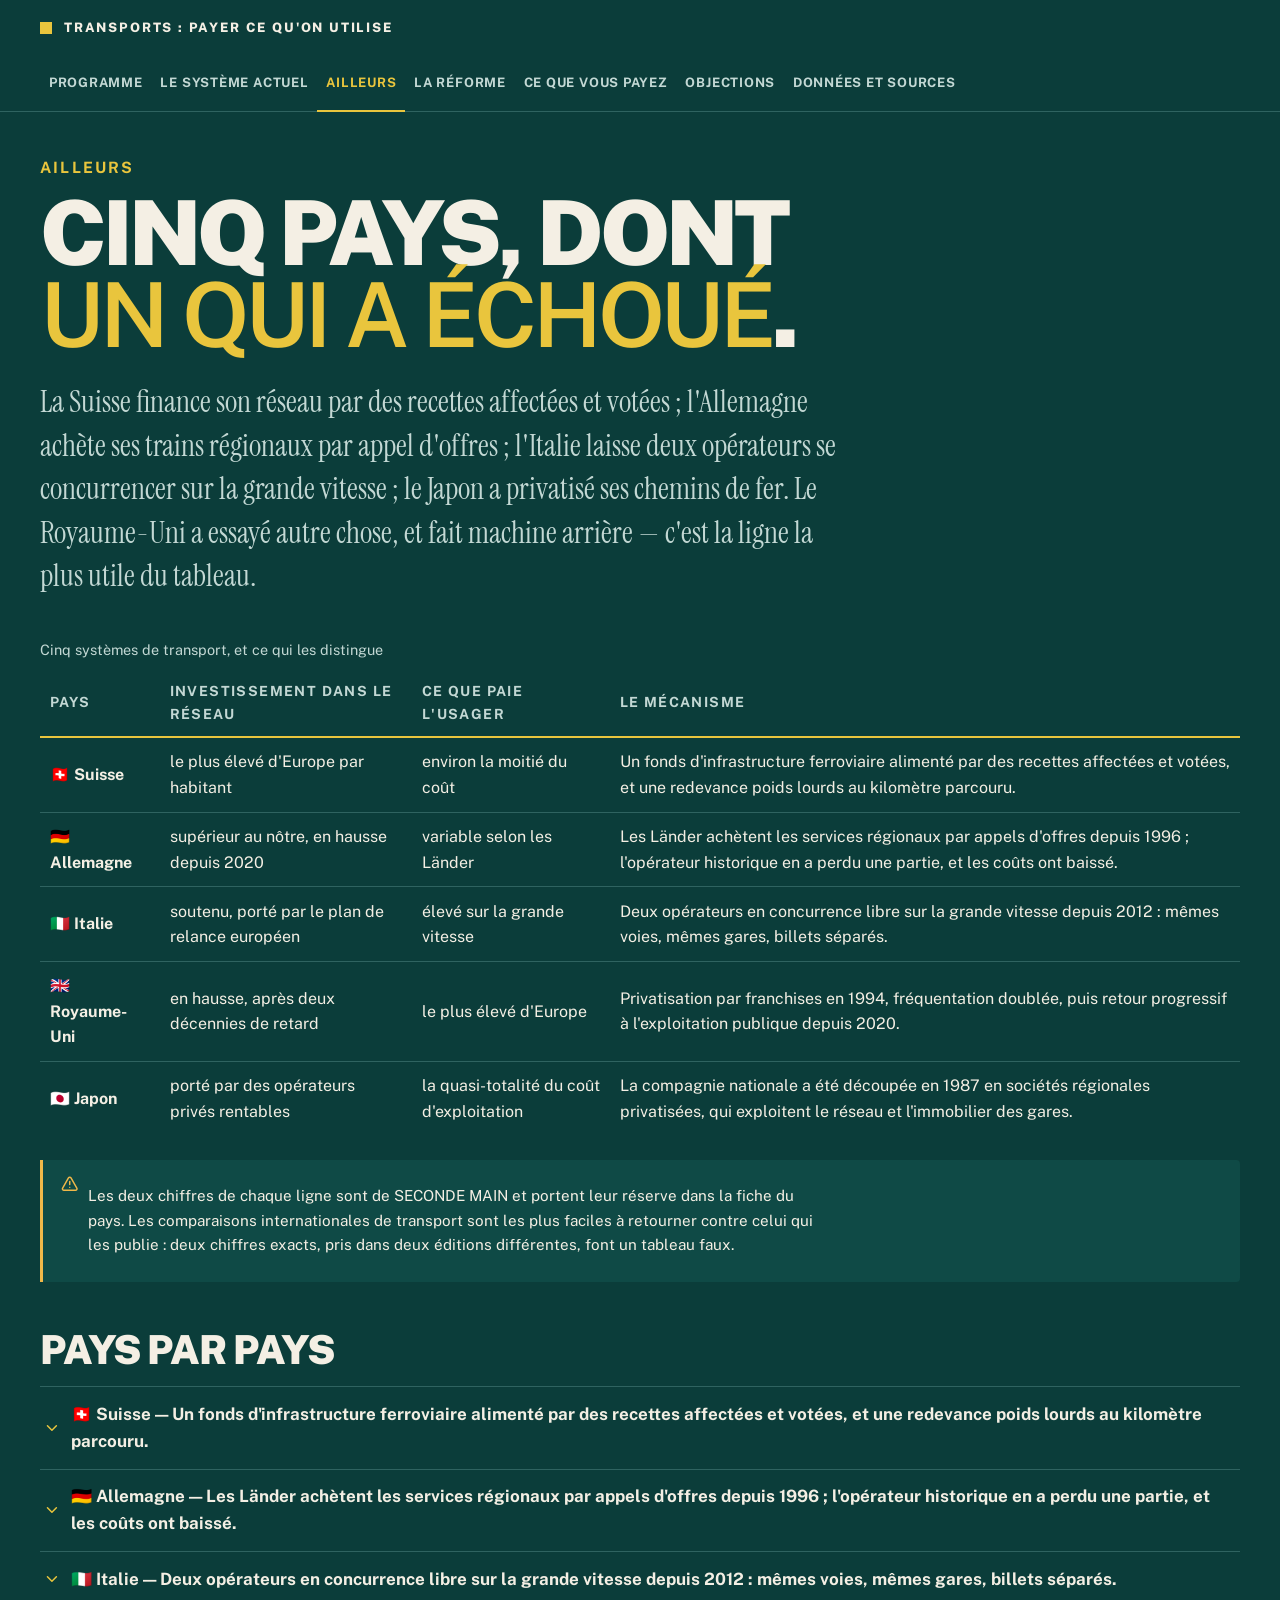
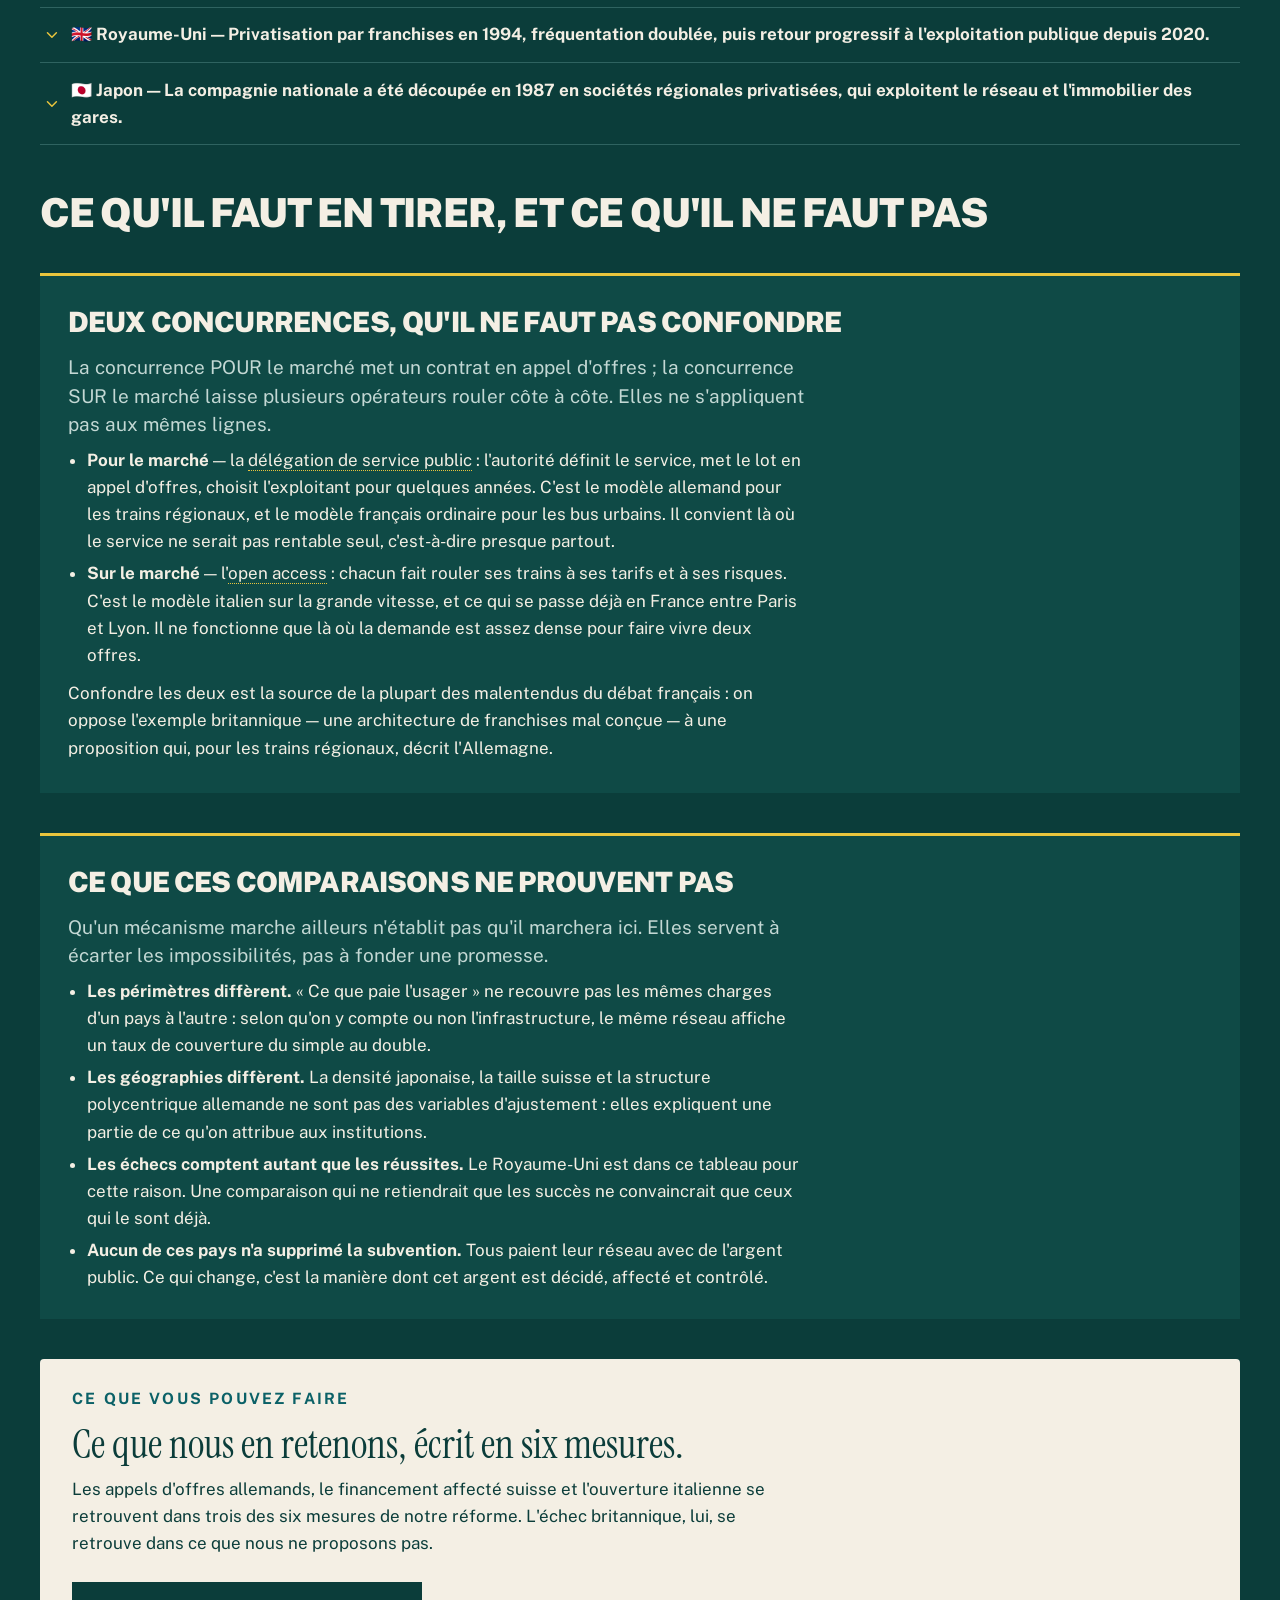
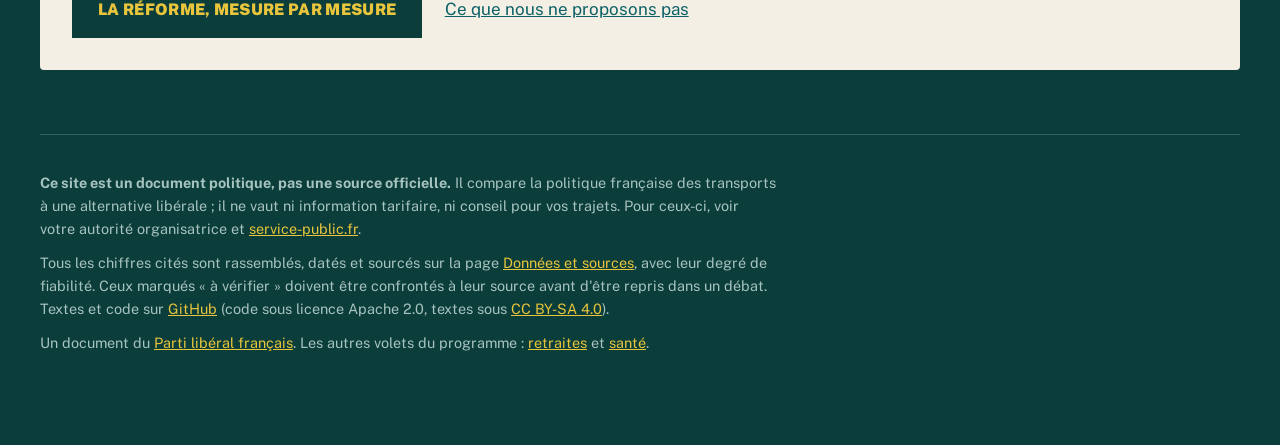
==== comparaisons.html @ 75cfa15b "Le site du volet transports, sept pages engendrées Un site statique qui décrit la politique français" ====
<!doctype html>
<html lang="fr">
<head>
<meta charset="utf-8">
<meta name="viewport" content="width=device-width, initial-scale=1">
<!-- La couleur du bandeau de tête : sur un téléphone, la barre du navigateur
     la reprend, et la page commence où elle commence. -->
<meta name="theme-color" content="#0b3d3a">
<title>Ailleurs : cinq systèmes de transport, dont un qui a échoué</title>
<meta name="description" content="Suisse, Allemagne, Italie, Royaume-Uni, Japon : financement affecté, appels d&#x27;offres régionaux, concurrence sur la grande vitesse, privatisation — et l&#x27;échec britannique des franchises, cité contre notre propre thèse.">
<link rel="icon" href="moteur/icone.svg" type="image/svg+xml">
<link rel="apple-touch-icon" href="moteur/icone.svg">
<link rel="stylesheet" href="moteur/style.css">
<!-- Écrit par scripts/construire_site.py depuis src/transports/. Ne pas
     modifier ici : la prochaine construction effacerait la correction. -->
</head>
<body>
<a class="evitement" href="#contenu">Aller au contenu</a>
<header class="bandeau"><div class="interieur">
  <p class="nom"><a href="index.html"><svg class="icone" viewBox="0 0 24 24" fill="none" stroke="currentColor" stroke-width="2" stroke-linecap="round" stroke-linejoin="round" aria-hidden="true" focusable="false"><path d="M8 3.1V7a4 4 0 0 0 8 0V3.1" /><path d="m9 15-1-1" /><path d="m15 15 1-1" /><path d="M9 19c-2.8 0-5-2.2-5-5v-4a8 8 0 0 1 16 0v4c0 2.8-2.2 5-5 5Z" /><path d="m8 19-2 3" /><path d="m16 19 2 3" /></svg><span>Transports : payer ce qu&#x27;on utilise</span></a></p>
  <nav aria-label="Navigation principale"><span class="groupe"><span class="etiquette">Le programme</span><span class="liens"><a href="index.html">Programme</a></span></span><span class="groupe"><span class="etiquette">Le constat</span><span class="liens"><a href="diagnostic.html">Le système actuel</a><a href="comparaisons.html" aria-current="page">Ailleurs</a></span></span><span class="groupe"><span class="etiquette">L&#x27;alternative</span><span class="liens"><a href="reforme.html">La réforme</a><a href="simulateur.html">Ce que vous payez</a><a href="objections.html">Objections</a></span></span><span class="groupe"><span class="etiquette">La confiance</span><span class="liens"><a href="donnees.html">Données et sources</a></span></span></nav>
</div></header>
<main id="contenu" tabindex="-1">

<div class="affiche"><p class="surtitre">Ailleurs</p><h1>Cinq pays, dont <strong class="cle-texte">un qui a échoué</strong>.</h1><p class="chapeau">La Suisse finance son réseau par des recettes affectées et votées ; l'Allemagne achète ses trains régionaux par appel d'offres ; l'Italie laisse deux opérateurs se concurrencer sur la grande vitesse ; le Japon a privatisé ses chemins de fer. Le Royaume-Uni a essayé autre chose, et fait machine arrière — c'est la ligne la plus utile du tableau.</p></div>

<div class="defilant"><table><caption>Cinq systèmes de transport, et ce qui les distingue</caption><thead><tr><th scope="col">Pays</th><th scope="col" class="texte">Investissement dans le réseau</th><th scope="col" class="texte">Ce que paie l'usager</th><th scope="col" class="long texte">Le mécanisme</th></tr></thead><tbody><tr><th scope="row"><span id="pays-suisse">🇨🇭 Suisse</span></th><td class="texte">le plus élevé d'Europe par habitant</td><td class="texte">environ la moitié du coût</td><td class="long texte">Un fonds d'infrastructure ferroviaire alimenté par des recettes affectées et votées, et une redevance poids lourds au kilomètre parcouru.</td></tr><tr><th scope="row"><span id="pays-allemagne">🇩🇪 Allemagne</span></th><td class="texte">supérieur au nôtre, en hausse depuis 2020</td><td class="texte">variable selon les Länder</td><td class="long texte">Les Länder achètent les services régionaux par appels d'offres depuis 1996 ; l'opérateur historique en a perdu une partie, et les coûts ont baissé.</td></tr><tr><th scope="row"><span id="pays-italie">🇮🇹 Italie</span></th><td class="texte">soutenu, porté par le plan de relance européen</td><td class="texte">élevé sur la grande vitesse</td><td class="long texte">Deux opérateurs en concurrence libre sur la grande vitesse depuis 2012 : mêmes voies, mêmes gares, billets séparés.</td></tr><tr><th scope="row"><span id="pays-royaume-uni">🇬🇧 Royaume-Uni</span></th><td class="texte">en hausse, après deux décennies de retard</td><td class="texte">le plus élevé d'Europe</td><td class="long texte">Privatisation par franchises en 1994, fréquentation doublée, puis retour progressif à l'exploitation publique depuis 2020.</td></tr><tr><th scope="row"><span id="pays-japon">🇯🇵 Japon</span></th><td class="texte">porté par des opérateurs privés rentables</td><td class="texte">la quasi-totalité du coût d'exploitation</td><td class="long texte">La compagnie nationale a été découpée en 1987 en sociétés régionales privatisées, qui exploitent le réseau et l'immobilier des gares.</td></tr></tbody></table></div>

<div class="note avertissement"><svg class="icone" viewBox="0 0 24 24" fill="none" stroke="currentColor" stroke-width="2" stroke-linecap="round" stroke-linejoin="round" role="img"><title>Attention</title><path d="m21.73 18-8-14a2 2 0 0 0-3.48 0l-8 14A2 2 0 0 0 4 21h16a2 2 0 0 0 1.73-3" /><path d="M12 9v4" /><path d="M12 17h.01" /></svg><div><p>Les deux chiffres de chaque ligne sont de SECONDE MAIN et portent leur réserve dans la fiche du pays. Les comparaisons internationales de transport sont les plus faciles à retourner contre celui qui les publie : deux chiffres exacts, pris dans deux éditions différentes, font un tableau faux.</p></div></div>

<h2>Pays par pays</h2>
<details class="section" id="detail-suisse"><summary><svg class="icone" viewBox="0 0 24 24" fill="none" stroke="currentColor" stroke-width="2" stroke-linecap="round" stroke-linejoin="round" aria-hidden="true" focusable="false"><path d="m6 9 6 6 6-6" /></svg><span>🇨🇭 Suisse — Un fonds d&#x27;infrastructure ferroviaire alimenté par des recettes affectées et votées, et une redevance poids lourds au kilomètre parcouru.</span></summary><div class="dedans"><ul class="serree"><li>L'entretien et le développement du réseau sont financés par un fonds permanent, dont les recettes sont inscrites dans la Constitution : une part de TVA, une part des accises sur les carburants, une contribution des cantons et le produit de la redevance poids lourds.</li><li>La redevance sur le trafic des poids lourds liée aux prestations (RPLP) fait payer chaque camion au kilomètre parcouru et selon son poids et ses émissions. Une partie de son produit finance le rail : la route paie le report modal qu'on attend d'elle.</li><li>Chaque extension du réseau passe par un vote, avec son coût et son calendrier. Les projets ne sont pas lancés avant d'être financés.</li></ul><p class="reponse"><strong>Ce qu'on en retient.</strong> Ce n'est pas la dépense qui fait la qualité suisse, c'est la règle de financement : de l'argent affecté, voté, et une route lourde qui paie son usage.</p><div class="note avertissement"><svg class="icone" viewBox="0 0 24 24" fill="none" stroke="currentColor" stroke-width="2" stroke-linecap="round" stroke-linejoin="round" role="img"><title>Attention</title><path d="m21.73 18-8-14a2 2 0 0 0-3.48 0l-8 14A2 2 0 0 0 4 21h16a2 2 0 0 0 1.73-3" /><path d="M12 9v4" /><path d="M12 17h.01" /></svg><div><p><strong>La réserve.</strong> La Suisse est un petit pays dense et riche, dont les recettes affectées relèvent d'un régime constitutionnel sans équivalent en France. Son taux de couverture par l'usager dépend fortement du périmètre retenu.</p><p class="discret">Office fédéral des transports, rapports sur le fonds d'infrastructure ferroviaire (FIF) et la RPLP · 2023 · <span class="etiquette-fiabilite" title="De seconde main : à confronter à la source avant toute citation.">À vérifier</span></p></div></div></div></details><details class="section" id="detail-allemagne"><summary><svg class="icone" viewBox="0 0 24 24" fill="none" stroke="currentColor" stroke-width="2" stroke-linecap="round" stroke-linejoin="round" aria-hidden="true" focusable="false"><path d="m6 9 6 6 6-6" /></svg><span>🇩🇪 Allemagne — Les Länder achètent les services régionaux par appels d&#x27;offres depuis 1996 ; l&#x27;opérateur historique en a perdu une partie, et les coûts ont baissé.</span></summary><div class="dedans"><ul class="serree"><li>L'ouverture porte sur la concurrence POUR le marché : le Land définit le service, les horaires et les tarifs, puis met le lot en appel d'offres. Le voyageur ne choisit pas son opérateur ; c'est l'autorité qui choisit, et elle peut changer.</li><li>Les coûts au train-kilomètre ont reculé sur les lots remis en concurrence, et l'offre a augmenté à budget constant.</li><li>L'opérateur historique reste très présent : il remporte une bonne part des appels d'offres, ce qui est le signe que la concurrence marche, pas qu'elle échoue.</li></ul><p class="reponse"><strong>Ce qu'on en retient.</strong> On peut ouvrir un service public à la concurrence sans changer ce que l'usager reçoit : c'est l'acheteur public qui change, pas le service.</p><div class="note avertissement"><svg class="icone" viewBox="0 0 24 24" fill="none" stroke="currentColor" stroke-width="2" stroke-linecap="round" stroke-linejoin="round" role="img"><title>Attention</title><path d="m21.73 18-8-14a2 2 0 0 0-3.48 0l-8 14A2 2 0 0 0 4 21h16a2 2 0 0 0 1.73-3" /><path d="M12 9v4" /><path d="M12 17h.01" /></svg><div><p><strong>La réserve.</strong> Le réseau allemand souffre d'un sous-investissement d'infrastructure qui a dégradé la ponctualité depuis 2018. L'appel d'offres régional n'y est pour rien, mais il ne l'a pas empêché.</p><p class="discret">Monopolkommission, rapports sectoriels sur le rail ; travaux académiques sur les appels d'offres régionaux · 2023 · <span class="etiquette-fiabilite" title="De seconde main : à confronter à la source avant toute citation.">À vérifier</span></p></div></div></div></details><details class="section" id="detail-italie"><summary><svg class="icone" viewBox="0 0 24 24" fill="none" stroke="currentColor" stroke-width="2" stroke-linecap="round" stroke-linejoin="round" aria-hidden="true" focusable="false"><path d="m6 9 6 6 6-6" /></svg><span>🇮🇹 Italie — Deux opérateurs en concurrence libre sur la grande vitesse depuis 2012 : mêmes voies, mêmes gares, billets séparés.</span></summary><div class="dedans"><ul class="serree"><li>C'est la concurrence SUR le marché, et non pour le marché : deux entreprises font rouler leurs propres trains sur les mêmes axes, chacune à ses tarifs et à ses risques.</li><li>Les prix ont fortement baissé sur l'axe Rome-Milan, la fréquentation a plus que doublé, et l'avion y a perdu la majorité de son trafic intérieur.</li><li>L'opérateur historique n'a pas disparu : il a baissé ses prix, densifié ses horaires et gagné des voyageurs.</li></ul><p class="reponse"><strong>Ce qu'on en retient.</strong> Là où la demande est dense, la concurrence entre trains fait baisser les prix plus sûrement qu'aucun tarif administré.</p><div class="note avertissement"><svg class="icone" viewBox="0 0 24 24" fill="none" stroke="currentColor" stroke-width="2" stroke-linecap="round" stroke-linejoin="round" role="img"><title>Attention</title><path d="m21.73 18-8-14a2 2 0 0 0-3.48 0l-8 14A2 2 0 0 0 4 21h16a2 2 0 0 0 1.73-3" /><path d="M12 9v4" /><path d="M12 17h.01" /></svg><div><p><strong>La réserve.</strong> Ce résultat vaut pour un axe à très forte demande. Rien ne dit qu'il se reproduirait sur une ligne régionale, et personne ne le prétend.</p><p class="discret">Autorità di regolazione dei trasporti ; travaux universitaires sur l'entrée d'Italo · 2023 · <span class="etiquette-fiabilite" title="De seconde main : à confronter à la source avant toute citation.">À vérifier</span></p></div></div></div></details><details class="section" id="detail-royaume-uni"><summary><svg class="icone" viewBox="0 0 24 24" fill="none" stroke="currentColor" stroke-width="2" stroke-linecap="round" stroke-linejoin="round" aria-hidden="true" focusable="false"><path d="m6 9 6 6 6-6" /></svg><span>🇬🇧 Royaume-Uni — Privatisation par franchises en 1994, fréquentation doublée, puis retour progressif à l&#x27;exploitation publique depuis 2020.</span></summary><div class="dedans"><ul class="serree"><li>La fréquentation a doublé entre 1995 et 2019, après un demi-siècle de déclin continu. Ce fait est établi, et il est rarement cité par les adversaires de l'ouverture.</li><li>Les subventions publiques n'ont pas baissé, la structure du secteur était d'une complexité coûteuse, et la fragmentation entre gestionnaire d'infrastructure et exploitants a pesé sur la sécurité avant la renationalisation de Railtrack en 2002.</li><li>Depuis 2020, les franchises ont été remplacées par des contrats de gestion, puis par un retour à l'exploitation publique sous l'enseigne Great British Railways.</li></ul><p class="reponse"><strong>Ce qu'on en retient.</strong> Une mauvaise architecture de marché coûte plus cher qu'un monopole bien tenu. Ce que le Royaume-Uni démontre, c'est qu'on ne privatise pas un réseau sans décider d'abord qui porte le risque.</p><div class="note avertissement"><svg class="icone" viewBox="0 0 24 24" fill="none" stroke="currentColor" stroke-width="2" stroke-linecap="round" stroke-linejoin="round" role="img"><title>Attention</title><path d="m21.73 18-8-14a2 2 0 0 0-3.48 0l-8 14A2 2 0 0 0 4 21h16a2 2 0 0 0 1.73-3" /><path d="M12 9v4" /><path d="M12 17h.01" /></svg><div><p><strong>La réserve.</strong> Le bilan britannique est disputé par les deux camps, et les comparaisons de coût public y sont sensibles au traitement des investissements. Nous le citons contre notre propre thèse, pas pour elle.</p><p class="discret">Office of Rail and Road ; Williams-Shapps Plan for Rail (2021) · 2024 · <span class="etiquette-fiabilite" title="De seconde main : à confronter à la source avant toute citation.">À vérifier</span></p></div></div></div></details><details class="section" id="detail-japon"><summary><svg class="icone" viewBox="0 0 24 24" fill="none" stroke="currentColor" stroke-width="2" stroke-linecap="round" stroke-linejoin="round" aria-hidden="true" focusable="false"><path d="m6 9 6 6 6-6" /></svg><span>🇯🇵 Japon — La compagnie nationale a été découpée en 1987 en sociétés régionales privatisées, qui exploitent le réseau et l&#x27;immobilier des gares.</span></summary><div class="dedans"><ul class="serree"><li>Les sociétés des zones denses — JR East, JR Central, JR West — sont rentables sans subvention d'exploitation, et financent elles-mêmes leur renouvellement.</li><li>Celles des zones peu peuplées ne le sont pas, et vivent de dotations : la privatisation n'a pas rendu rentable ce qui ne l'était pas.</li><li>La dette héritée de l'ancienne compagnie nationale a été reprise par l'État, comme en France trente ans plus tard.</li></ul><p class="reponse"><strong>Ce qu'on en retient.</strong> Un opérateur ferroviaire peut vivre de ses recettes là où la demande est là — et nulle part ailleurs. La densité décide, pas le statut.</p><div class="note avertissement"><svg class="icone" viewBox="0 0 24 24" fill="none" stroke="currentColor" stroke-width="2" stroke-linecap="round" stroke-linejoin="round" role="img"><title>Attention</title><path d="m21.73 18-8-14a2 2 0 0 0-3.48 0l-8 14A2 2 0 0 0 4 21h16a2 2 0 0 0 1.73-3" /><path d="M12 9v4" /><path d="M12 17h.01" /></svg><div><p><strong>La réserve.</strong> La densité urbaine japonaise et le rôle immobilier des opérateurs n'ont aucun équivalent français. C'est la comparaison la plus fragile de ce tableau.</p><p class="discret">Ministère japonais des transports (MLIT) ; rapports annuels des sociétés JR · 2023 · <span class="etiquette-fiabilite" title="De seconde main : à confronter à la source avant toute citation.">À vérifier</span></p></div></div></div></details>

<h2>Ce qu'il faut en tirer, et ce qu'il ne faut pas</h2>
<section class="cle" id="deux-concurrences" tabindex="-1"><h3>Deux concurrences, qu&#x27;il ne faut pas confondre</h3><p class="reponse">La concurrence POUR le marché met un contrat en appel d'offres ; la concurrence SUR le marché laisse plusieurs opérateurs rouler côte à côte. Elles ne s'appliquent pas aux mêmes lignes.</p>
<ul class="serree">
  <li><strong>Pour le marché</strong> — la <span class="mot"><span class="terme" role="button" tabindex="0" aria-expanded="false">délégation de service public</span><span class="bulle" role="note" hidden>La concurrence POUR le marché : l&#x27;autorité définit le service, met le contrat en appel d&#x27;offres, et l&#x27;attribue pour quelques années. L&#x27;usager ne choisit pas l&#x27;opérateur ; l&#x27;autorité choisit à sa place, et peut en changer.</span></span> : l'autorité définit le service,
  met le lot en appel d'offres, choisit l'exploitant pour quelques années.
  C'est le modèle allemand pour les trains régionaux, et le modèle français
  ordinaire pour les bus urbains. Il convient là où le service ne serait pas
  rentable seul, c'est-à-dire presque partout.</li>
  <li><strong>Sur le marché</strong> — l'<span class="mot"><span class="terme" role="button" tabindex="0" aria-expanded="false">open access</span><span class="bulle" role="note" hidden>La concurrence SUR le marché : un opérateur fait rouler ses propres trains, à ses tarifs et à ses risques, sans contrat avec une autorité. C&#x27;est ainsi que Trenitalia et la Renfe sont entrées en France, et Italo en Italie.</span></span> : chacun
  fait rouler ses trains à ses tarifs et à ses risques. C'est le modèle
  italien sur la grande vitesse, et ce qui se passe déjà en France entre Paris
  et Lyon. Il ne fonctionne que là où la demande est assez dense pour faire
  vivre deux offres.</li>
</ul>
<p>Confondre les deux est la source de la plupart des malentendus du débat
français : on oppose l'exemple britannique — une architecture de franchises mal
conçue — à une proposition qui, pour les trains régionaux, décrit l'Allemagne.</p></section>
<section class="cle" id="limites-comparaison" tabindex="-1"><h3>Ce que ces comparaisons ne prouvent pas</h3><p class="reponse">Qu'un mécanisme marche ailleurs n'établit pas qu'il marchera ici. Elles servent à écarter les impossibilités, pas à fonder une promesse.</p>
<ul class="serree">
  <li><strong>Les périmètres diffèrent.</strong> « Ce que paie l'usager » ne
  recouvre pas les mêmes charges d'un pays à l'autre : selon qu'on y compte ou
  non l'infrastructure, le même réseau affiche un taux de couverture du simple
  au double.</li>
  <li><strong>Les géographies diffèrent.</strong> La densité japonaise, la
  taille suisse et la structure polycentrique allemande ne sont pas des
  variables d'ajustement : elles expliquent une partie de ce qu'on attribue
  aux institutions.</li>
  <li><strong>Les échecs comptent autant que les réussites.</strong> Le
  Royaume-Uni est dans ce tableau pour cette raison. Une comparaison qui ne
  retiendrait que les succès ne convaincrait que ceux qui le sont déjà.</li>
  <li><strong>Aucun de ces pays n'a supprimé la subvention.</strong> Tous
  paient leur réseau avec de l'argent public. Ce qui change, c'est la manière
  dont cet argent est décidé, affecté et contrôlé.</li>
</ul></section>

<div class="creme">
<p class="surtitre">Ce que vous pouvez faire</p>
<h2 class="serif" style="margin:0">Ce que nous en retenons, écrit en six mesures.</h2>
<p>Les appels d'offres allemands, le financement affecté suisse et l'ouverture italienne se retrouvent dans trois des six mesures de notre réforme. L'échec britannique, lui, se retrouve dans ce que nous ne proposons pas.</p>
<p class="actions"><a class="bouton" href="reforme.html">La réforme, mesure par mesure</a><a href="index.html#non-propose">Ce que nous ne proposons pas</a></p>
</div>

</main>
<footer>
  <p><strong>Ce site est un document politique, pas une source officielle.</strong>
  Il compare la politique française des transports à une alternative libérale ;
  il ne vaut ni information tarifaire, ni conseil pour vos trajets. Pour ceux-ci,
  voir votre autorité organisatrice et
  <a href="https://www.service-public.fr/">service-public.fr</a>.</p>
  <p>Tous les chiffres cités sont rassemblés, datés et sourcés sur la page
  <a href="donnees.html">Données et sources</a>, avec leur degré de fiabilité.
  Ceux marqués « à vérifier » doivent être confrontés à leur source avant
  d'être repris dans un débat. Textes et code sur
  <a href="https://github.com/g-pliberal/Transports">GitHub</a> (code sous licence Apache 2.0, textes sous
  <a href="https://creativecommons.org/licenses/by-sa/4.0/deed.fr">CC BY-SA 4.0</a>).</p>
  <p class="retour-site">Un document du
  <a href="https://partiliberalfrancais.fr/" target="_top">Parti libéral français</a>. Les autres
  volets du programme : <a href="https://github.com/g-pliberal/retraitecomptenotionelle">retraites</a> et
  <a href="https://github.com/g-pliberal/sante">santé</a>.</p>
</footer>
<script type="module" src="moteur/js/site.js"></script>
</body>
</html>
---- moteur/style.css ----
/* La feuille de style du site « Transports » du Parti libéral français.

   Elle est REPRISE, presque à l'identique, de celle du site
   retraitecomptenotionelle (https://github.com/g-pliberal/retraitecomptenotionelle) :
   les deux sites sont deux volets d'un même programme, et doivent se
   reconnaître au premier coup d'œil — même affiche vert profond, mêmes
   capitales massives, même or pour ce qui compte, même crème pour ce qu'on
   doit lire de près. Ce qui a changé tient en trois lignes : le commentaire
   que vous lisez, les couleurs des systèmes comparés (--actuel et --liberal
   servent ici la France d'aujourd'hui et la proposition), et les quelques
   règles ajoutées en fin de fichier pour les composants propres à ce site.

   Les variables ci-dessous sont le seul point de contact : un hôte qui
   voudrait ajuster une couleur les redéfinit dans une feuille chargée après
   celle-ci, et n'a besoin de connaître ni un sélecteur, ni un fichier. */

/* Les deux polices de l'affiche, servies par le dépôt et non par un tiers.
   Les charger chez Google aurait coûté la seule promesse que cette page fait
   à qui la remplit — « tout se calcule dans votre navigateur, rien n'est
   envoyé » —, puisqu'une requête de police emporte l'adresse IP du lecteur.
   Elles sont donc dans `moteur/polices/`, sous licence OFL, avec les deux
   sous-ensembles dont le français a besoin : `latin` pour l'essentiel,
   `latin-ext` pour les œ, les ÿ et les guillemets qu'il traîne. Voir
   `moteur/polices/README.md`.

   `font-display: swap` : le texte s'affiche tout de suite dans la pile du
   système, et se recompose quand la police arrive. Un titre invisible pendant
   trois secondes sur un réseau lent serait pire que le même titre dans une
   autre police. */
@font-face {
  font-family: "Public Sans"; font-style: normal; font-weight: 100 900;
  font-display: swap; src: url(polices/public-sans-latin.woff2) format("woff2");
  unicode-range: U+0000-00FF, U+0131, U+0152-0153, U+02BB-02BC, U+02C6, U+02DA,
    U+02DC, U+0304, U+0308, U+0329, U+2000-206F, U+20AC, U+2122, U+2191, U+2193,
    U+2212, U+2215, U+FEFF, U+FFFD;
}
@font-face {
  font-family: "Public Sans"; font-style: normal; font-weight: 100 900;
  font-display: swap; src: url(polices/public-sans-latin-ext.woff2) format("woff2");
  unicode-range: U+0100-02BA, U+02BD-02C5, U+02C7-02CC, U+02CE-02D7, U+02DD-02FF,
    U+0304, U+0308, U+0329, U+1D00-1DBF, U+1E00-1E9F, U+1EF2-1EFF, U+2020,
    U+20A0-20AB, U+20AD-20C0, U+2113, U+2C60-2C7F, U+A720-A7FF;
}
@font-face {
  font-family: "Instrument Serif"; font-style: normal; font-weight: 400;
  font-display: swap; src: url(polices/instrument-serif-latin.woff2) format("woff2");
  unicode-range: U+0000-00FF, U+0131, U+0152-0153, U+02BB-02BC, U+02C6, U+02DA,
    U+02DC, U+0304, U+0308, U+0329, U+2000-206F, U+20AC, U+2122, U+2191, U+2193,
    U+2212, U+2215, U+FEFF, U+FFFD;
}
@font-face {
  font-family: "Instrument Serif"; font-style: normal; font-weight: 400;
  font-display: swap; src: url(polices/instrument-serif-latin-ext.woff2) format("woff2");
  unicode-range: U+0100-02BA, U+02BD-02C5, U+02C7-02CC, U+02CE-02D7, U+02DD-02FF,
    U+0304, U+0308, U+0329, U+1D00-1DBF, U+1E00-1E9F, U+1EF2-1EFF, U+2020,
    U+20A0-20AB, U+20AD-20C0, U+2113, U+2C60-2C7F, U+A720-A7FF;
}

:root {
  /* Un seul thème, et c'est voulu. L'affiche EST l'identité : la décliner en
     clair donnerait deux sites qui ne disent pas la même chose, et le vert
     profond n'est pas un habit de nuit qu'on quitte le matin. `color-scheme`
     est donc figé sur `dark`, ce qui donne aussi aux champs, aux menus
     déroulants et aux barres de défilement du navigateur le rendu sombre qui
     va avec — sans quoi un `<select>` s'ouvrirait en blanc au milieu. */
  color-scheme: dark;
  /* Le vert profond de l'affiche, et le ton juste au-dessus qui sert à
     détacher un bloc sans introduire de couleur. */
  --fond: #0b3d3a;
  --fond-carte: #0f4a46;
  --fond-appui: #0f4a46;
  /* Le fond sur lequel un tableau défile : le voile qui cache l'ombre de
     défilement en bout de course doit être de cette couleur-là, et chaque
     carte le redéfinit à la sienne (voir `.defilant`). */
  --fond-defilant: var(--fond);
  /* Le crème porte 12,9:1 sur le fond, et le crème atténué 7,1:1 : au-dessus
     du plancher de 4,5:1 même pour le petit texte, ce que la relecture
     d'accessibilité de septembre 2026 exigeait explicitement. */
  --texte: #f4efe4;
  --texte-doux: #c3d8d4;
  /* Une troisième teinte, pour les légendes et les réserves — 5,4:1, réservée
     aux textes d'au moins 15 px. */
  --texte-tres-doux: #a7c3bf;
  --trait: #2f6360;
  /* Bordure des CHAMPS, distincte du filet décoratif : un contour de champ est
     ce qui dit où l'on peut écrire, et doit donc atteindre 3:1 sur les deux
     fonds qu'il sépare (WCAG 2.1, 1.4.11). Le filet `--trait` plafonne à
     1,76:1 — c'est voulu, il ne porte aucune information —, et cette teinte
     est mesurée : 4,12:1 sur le fond, 3,44:1 sur la carte. Elle sert aussi le
     bord des boutons creux et des onglets de grille, qui sont des composants
     eux aussi. Le premier essai, #4b7d79, tombait à 2,59:1 et 2,16:1 : un
     contour qu'on devine plutôt qu'on ne le voit. */
  --trait-champ: #6fa09c;
  /* L'accent est l'or. Il tient 9,4:1 sur le fond, et porte du vert profond
     lisible sur un bouton plein — c'est le contraste inverse, 9,4:1 lui
     aussi. Il remplace le bleu-vert d'avant la refonte sans changer de nom :
     tout ce qui écrivait `var(--accent)` continue de dire « ce qui compte ». */
  --accent: #e9c53d;
  --accent-doux: #14514c;
  --or: #e9c53d;
  /* Le crème des panneaux qu'on doit lire de près — le formulaire, l'appel au
     simulateur, les cartes à publier. Une affiche entièrement sombre fatigue
     dès qu'il faut remplir six champs ; le crème dit « ici, on travaille ». */
  --creme: #f4efe4;
  --sur-creme: #0b3d3a;
  --sur-creme-doux: #2a4a47;
  --sur-creme-accent: #0b6167;
  --creme-trait: #c9c2b4;
  /* Le bandeau de tête reprend le fond de la page : la rupture est totale, il
     n'y a plus de bande d'une autre couleur en haut. Les noms restent, pour
     les feuilles qui les surchargeaient. */
  --bandeau: #0b3d3a;
  --bandeau-texte: #f4efe4;
  --bandeau-doux: #c3d8d4;
  --bandeau-vif: #e9c53d;
  /* LES QUATRE SYSTÈMES COMPARÉS, et c'est le nombre qui fait leur qualité.
     À six teintes, la séparation sous deutéranopie plafonnait à ΔE 8,6 : aucun
     choix de couleurs n'y changeait rien, six catégories ne se distinguent pas
     toutes pour un œil qui confond le rouge et le vert. À quatre, la contrainte
     se relâche d'un coup, et cette palette tient :

       * ΔE ≥ 18,6 entre toutes les paires en vision normale ;
       * ΔE ≥ 15,5 sous deutéranopie, ≥ 15,2 sous protanopie — au-dessus du
         plancher de 15, donc séparées pour tout le monde, et non plus
         seulement pour ceux qui voient les six couleurs ;
       * 4,8:1 au moins sur le vert profond, chroma ≥ 0,115 (aucune ne lit
         gris), et une bande de clarté étroite pour qu'aucune courbe ne paraisse
         plus importante qu'une autre.

     La couleur n'est pas seule pour autant — les tracés gardent leurs motifs,
     les barres leur intitulé, les écarts leur signe —, mais elle suffit
     désormais, ce qui n'était pas le cas avant.

     La proposition libérale est en or : c'est l'accent de l'affiche, et la
     seule couleur que l'œil trouve en premier. C'est fait pour. */
  --actuel: #76a2ff;
  --retroactif: #57e7fe;
  --retroactif-employeur: #e98b97;
  --liberal: #e9c53d;
  --alerte: #f0b849;
  /* Ce qui manque et ce qui reste, sur le graphique du coût. Opaques, et non
     translucides : deux aplats transparents superposés sur le vert profond
     donnaient un brun qui ne figurait dans aucune légende, et un rouge
     translucide y devenait un gris sale. Peints SOUS les courbes, ils ne
     cachent rien. */
  --manque: #e8807f;
  --reste: #8ac44a;
  /* Palette des graphiques : neuf teintes, assez distinctes pour se suivre
     empilées, assez proches pour ne pas jurer avec l'affiche. Toutes tiennent
     au moins 4,5:1 sur le vert profond. */
  --serie-1: #f4efe4;
  --serie-2: #ff852d;
  --serie-3: #61bee6;
  --serie-4: #fd84b2;
  --serie-5: #5fd3c4;
  --serie-6: #e9c53d;
  --serie-7: #2ebb6b;
  --serie-8: #d9a98c;
  --serie-9: #b7c6c3;
  /* La marge latérale, fluide : 18 px sur un téléphone, 40 px au large. Elle
     est ici parce que huit blocs s'y alignent, et qu'ils doivent s'aligner au
     pixel — le bandeau de tête, l'affiche, le bandeau crème, les engagements. */
  --marge: clamp(1.125rem, 5vw, 2.5rem);
  /* La largeur de l'affiche. Plus large que les 60 rem d'avant : un titre de
     97 px a besoin de place, et les grilles à deux colonnes aussi. Le texte
     courant, lui, reste borné par `.chapeau` et par `p` (voir plus bas) — une
     ligne de 80 rem ne se lit pas. */
  --largeur: 80rem;
}
* { box-sizing: border-box; }
body {
  margin: 0;
  background: var(--fond);
  color: var(--texte);
  font-family: "Public Sans", system-ui, -apple-system, "Segoe UI", Roboto,
    "Helvetica Neue", Arial, sans-serif;
  /* En `rem` et non en pixels : une taille en pixels ignore la préférence de
     taille de police du navigateur, sur laquelle comptent ceux qui l'ont
     agrandie une fois pour toutes. 1,0625rem vaut les 17px d'origine quand la
     préférence n'a pas été touchée. */
  font-size: 1.0625rem;
  line-height: 1.6;
  /* La page ne déborde jamais latéralement, quoi qu'on y mette : une carte de
     1200 px à publier, un tableau de huit colonnes. Ce sont leurs cadres qui
     défilent, pas le document. */
  overflow-x: hidden;
}
main { max-width: var(--largeur); margin: 0 auto; padding: 0 var(--marge); }
/* Lien d'évitement : premier élément parcouru au clavier, invisible tant qu'il
   n'a pas le focus. Sans lui, atteindre le contenu depuis la barre d'adresse
   impose de traverser les huit onglets de l'en-tête à chaque page (WCAG 2.4.1).
   Il n'est pas caché par `display:none`, qui le sortirait de l'ordre de
   tabulation : il est simplement remonté hors de l'écran. */
.evitement {
  position: absolute; left: 0.5rem; top: -4rem; z-index: 30;
  background: var(--or); color: var(--fond);
  border: 1px solid var(--or); border-radius: 0 0 4px 4px;
  padding: 0.5rem 0.9rem; font-size: 0.92rem; font-weight: 700;
  text-decoration: none; transition: top 0.15s;
}
.evitement:focus { top: 0; }
/* `<main>` reçoit le focus au changement de page (voir index.html) : sans quoi
   le clavier repartirait du haut du document à chaque calcul. Il ne porte pas
   de contour pour autant — ce n'est pas un élément interactif, et le cerner
   tout entier n'apprendrait rien. */
main:focus { outline: none; }

/* Le bandeau : une seule rangée, le nom du site à gauche, les onglets à
   droite, le tout sur le même vert que la page et fermé par un simple filet.
   Il est collé en haut parce que la navigation est une barre de neuf onglets :
   sur les pages longues — Coût, Données —, la reperdre au premier défilement
   obligeait à remonter de six écrans pour changer de page. Il ne porte plus
   de lien de retour vers le site du parti : le pied de page l'a, et le
   bandeau n'a pas à dire d'où l'on vient sur chacune des neuf pages. */
header.bandeau {
  border-bottom: 1px solid var(--trait);
  background: var(--fond);
  color: var(--bandeau-texte);
  padding: 0;
  margin-bottom: 0;
  position: sticky; top: 0; z-index: 20;
}
header.bandeau .interieur {
  max-width: var(--largeur); margin: 0 auto; padding: 0 var(--marge);
  display: flex; flex-wrap: wrap; gap: 0 1.5rem;
  align-items: stretch; justify-content: space-between;
}
/* Le nom du site, en capitales serrées, précédé du carré d'or : c'est la
   marque de l'affiche, et elle tient en douze pixels de côté. Le carré est
   décoratif — il est dessiné par le style, pas écrit dans le HTML, et aucune
   synthèse vocale n'a à l'annoncer. Il a la hauteur de la rangée, comme les
   onglets, pour que la rangée n'ait qu'une hauteur : celle de la barre. */
header.bandeau .nom {
  font-size: 0.8125rem; margin: 0; font-weight: 800;
  letter-spacing: 0.14em; text-transform: uppercase; line-height: 1.3;
  display: flex; align-items: center; min-height: 3.5rem; min-width: 0;
}
header.bandeau .nom a {
  color: inherit; text-decoration: none;
  display: inline-flex; align-items: center; gap: 0.75rem;
}
header.bandeau .nom a:hover span { color: var(--or); }
header.bandeau .nom a::before {
  content: ""; flex: none; width: 0.75rem; height: 0.75rem; background: var(--or);
}
/* Le pictogramme du nom a cédé la place au carré : deux marques valent moins
   qu'une. Il reste dans le HTML pour les deux portages, et ne s'affiche pas. */
header.bandeau .nom .icone { display: none; }
/* Dans le cadre que le site parent ouvre sur sa page d'accueil — même
   origine, classe posée par lui sur `<body>` —, sa navigation est juste
   au-dessus, et la ligne de pied qui y renvoie ferait doublon. C'est la seule
   chose que la page sache de son hôte, et elle ne coûte rien s'il cesse de la
   poser. */
body.plf-embedded footer .retour-site { display: none; }
/* Les onglets. Ils ont remplacé les trois groupes étiquetés — « le programme,
   la preuve, la confiance » —, non parce que ces groupes disaient faux, mais
   parce que huit pages sous trois intertitres prenaient deux fois la hauteur
   du bandeau collé, et qu'un bandeau collé qui mange un quart de l'écran ne
   colle plus rien d'utile. L'étiquette de groupe subsiste dans le HTML, pour
   les synthèses vocales, et se lit à l'écran comme une simple pause.
   La marge négative d'un pixel pose le filet des onglets SUR le filet du
   bandeau : l'onglet courant s'y accroche, comme l'onglet d'un classeur. */
header.bandeau nav {
  display: flex; flex-wrap: wrap; gap: 0; margin-bottom: -1px;
  margin-right: -0.55rem;
}
nav .groupe { display: contents; }
/* L'étiquette de groupe : lue par les synthèses vocales, invisible à l'œil.
   `clip-path` plutôt que `display:none`, qui la retirerait aussi de l'arbre
   d'accessibilité — c'est-à-dire de la seule oreille qui l'entend encore. */
nav .etiquette {
  position: absolute; width: 1px; height: 1px; margin: -1px; padding: 0;
  overflow: hidden; clip-path: inset(50%); white-space: nowrap; border: 0;
}
/* `display: contents` ici AUSSI, et pas seulement sur le groupe : sinon
   chaque groupe reste un bloc, et la barre se replie par groupes — sur un
   téléphone, « Programme » occupait une rangée à lui seul, et les huit onglets
   en prenaient trois. Les liens sont les enfants directs du `<nav>`, et se
   replient un par un. */
nav .liens { display: contents; }
/* Un onglet. Toute la hauteur de la barre — 56 px, bien plus que les 44 de la
   cible tactile (WCAG 2.5.8) —, capitales serrées, et un filet sous chacun :
   c'est ce filet qui prend l'or sur l'onglet courant. L'ACTIF NE SE SIGNALE
   PAS QUE PAR LA COULEUR — un fond d'or seul ne se voit ni en niveaux de
   gris, ni pour une vision basse, et ne s'annonce pas ; il porte donc un
   soulignement de 2 px ET `aria-current="page"`. Les règles sont ancrées
   sur `header.bandeau` : le plan d'une page longue est un `<nav>` lui aussi,
   et un `nav a` nu lui donnait la hauteur des onglets. */
header.bandeau nav a {
  color: var(--texte-doux); text-decoration: none;
  font-size: 0.8125rem; font-weight: 700; letter-spacing: 0.06em;
  text-transform: uppercase; white-space: nowrap;
  display: inline-flex; align-items: center; min-height: 3.5rem;
  padding: 0 0.55rem;
  border-bottom: 2px solid transparent;
  transition: color 0.15s, border-color 0.15s;
}
header.bandeau nav a:hover {
  color: var(--bandeau-texte); border-bottom-color: var(--trait-champ);
}
header.bandeau nav a[aria-current="page"] {
  color: var(--or); border-bottom-color: var(--or);
}
/* Sous 78 rem — le nom, les neuf onglets et leur jour font 1 168 px —, la
   rangée unique ne tient plus : le nom prend sa propre rangée, plus basse,
   et les onglets passent dessous, sur toute la largeur. Deux rangées de
   44 px : la barre reste collée sans manger l'écran. */
@media (max-width: 78rem) {
  header.bandeau .nom { flex: 1 1 100%; min-height: 2.75rem; padding-top: 0.25rem; }
  header.bandeau nav { width: 100%; margin-left: -0.55rem; }
  header.bandeau nav a { min-height: 2.75rem; }
}

/* Les titres de l'affiche. Le premier de chaque page est massif, en capitales,
   très serré : c'est lui qu'on retient. Il est fluide — de 36 px sur un
   téléphone à 76 px au large — parce qu'une taille fixe de 76 px coupe
   « Programme » en trois sur 320 points. */
h1, h2, h3, h4 { text-wrap: balance; }
h1 {
  margin: 0;
  font-size: clamp(2.25rem, 5.5vw, 4.75rem); line-height: 0.95;
  font-weight: 900; letter-spacing: -0.04em; text-transform: uppercase;
}
/* L'accueil crie un peu plus fort que les autres pages : c'est la seule qui
   soit lue par quelqu'un qui n'a pas demandé à lire. */
.affiche h1 {
  font-size: clamp(2.5rem, 7vw, 6.0625rem); line-height: 0.92;
  letter-spacing: -0.045em;
}
h2 {
  font-size: clamp(1.75rem, 4vw, 2.5rem); line-height: 1;
  margin: 3rem 0 1rem; font-weight: 900;
  letter-spacing: -0.03em; text-transform: uppercase;
}
h3 { font-size: 1.25rem; margin: 2rem 0 0.5rem; font-weight: 700;
     letter-spacing: -0.01em; }
h4 { letter-spacing: -0.01em; }
/* Le titre en serif : celui d'un encadré, d'une carte crème, d'un bloc qui
   parle plutôt qu'il n'assène. Il coexiste avec les capitales sans les
   concurrencer, parce qu'il ne joue pas dans la même famille. */
.serif {
  font-family: "Instrument Serif", Georgia, "Times New Roman", serif;
  font-weight: 400; text-transform: none; letter-spacing: 0;
  line-height: 1.05;
}
p { margin: 0.7rem 0; max-width: 46rem; }
a { color: var(--accent); }
a:hover { opacity: 0.85; }
/* Le sur-titre d'une page : trois mots en or, en capitales espacées, au-dessus
   du titre. Il dit où l'on est, ce que le titre ne dit plus depuis qu'il est
   une phrase et non un intitulé. */
.surtitre {
  margin: 0 0 1rem; font-size: 0.975rem; font-weight: 700;
  letter-spacing: 0.14em; text-transform: uppercase; color: var(--or);
  line-height: 1;
}
/* Le chapeau : la phrase sous le titre, en serif, plus grande que le texte
   courant. C'est la seule chose que lira celui qui ne lit que deux lignes. */
.chapeau {
  font-family: "Instrument Serif", Georgia, "Times New Roman", serif;
  font-size: clamp(1.1875rem, 2vw, 1.625rem); line-height: 1.45;
  color: var(--texte-doux); max-width: 51rem; margin: 1.5rem 0 0;
}
/* L'affiche elle-même : le bloc de tête d'une page. Sur l'accueil, il tient
   tout le premier écran. */
.affiche { padding: 3rem 0 2.5rem; }
.affiche .chapeau { font-size: clamp(1.25rem, 2.4vw, 1.875rem); }
/* Ce qui, dans une phrase, porte le message. En or ET en demi-gras : l'or seul
   disparaît pour une vision basse ou un daltonisme fort, et l'emphase avec
   lui. Deux signaux valent mieux qu'un, et le gras ne coûte rien à personne. */
.cle-texte, strong.cle-texte { color: var(--or); font-weight: 600; }

.carte {
  background: var(--fond-carte); border: 1px solid var(--trait);
  border-radius: 4px; padding: 1.25rem 1.4rem; margin: 1.5rem 0;
}
.note {
  border-left: 3px solid var(--or); background: var(--fond-carte);
  padding: 0.85rem 1.1rem; margin: 1.5rem 0; font-size: 0.95rem;
  border-radius: 0 4px 4px 0;
}
.note.avertissement {
  border-left-color: var(--alerte);
  display: flex; align-items: flex-start; gap: 0.6rem;
}
/* Le pictogramme garde sa taille quand le texte passe à la ligne, et se pose
   sur la première ligne plutôt qu'au milieu du bloc. */
.note.avertissement > .icone {
  color: var(--alerte); width: 1.15em; height: 1.15em; margin-top: 0.12em;
}
/* Le badge d'un scénario : « proposition » ou « contrefactuel », redit à côté
   de chaque tableau ce que le préambule a dit une fois. Petit, en capitales
   espacées, sans couleur porteuse de sens à elle seule : le mot suffit. */
.badge {
  display: inline-block; font-size: 0.68rem; letter-spacing: 0.06em;
  text-transform: uppercase; font-weight: 700; line-height: 1.4;
  padding: 0.05em 0.45em; border-radius: 3px; vertical-align: 0.15em;
  border: 1px solid var(--trait-champ); color: var(--texte-doux);
  white-space: nowrap;
}
.badge.proposition { color: var(--or); border-color: var(--or); }
/* Le point de vigilance : la réserve que la page fait sur elle-même, sortie de
   la prose et marquée comme un avertissement — c'est un gage de sérieux, pas
   une note de bas de page. */
.note.vigilance { border-left-color: var(--alerte); }
/* Le résumé en langage courant d'une page technique : trois ou quatre phrases
   avant le détail, dans le même encart qu'une note, un peu plus grand. */
.note.resume { font-size: 1rem; }
/* L'entrée de l'accueil : deux lignes qui disent que le site est un
   simulateur, et le bouton qui l'ouvre. */
.note.entree { font-size: 1rem; margin: 1.2rem 0; }
.note.entree p { margin: 0; }
.note.entree .actions { margin-top: 0.7rem; }
.discret { color: var(--texte-tres-doux); font-size: 0.9rem; }
/* -- le panneau crème -------------------------------------------------------

   Tout ce qu'on remplit ou qu'on emporte est posé sur du crème : le
   formulaire, l'appel au simulateur, les cartes à publier. C'est le seul
   endroit du site où le texte est sombre sur clair, et il faut donc y
   redéfinir les couleurs de tout ce qui peut s'y trouver — liens, champs,
   boutons, filets —, sans quoi un lien d'or sur du crème tomberait à 1,7:1. */
.creme {
  background: var(--creme); color: var(--sur-creme);
  border-radius: 4px; padding: clamp(1.25rem, 4vw, 2rem);
  margin: 1.5rem 0;
}
.creme h2, .creme h3, .creme .surtitre { color: inherit; }
.creme .surtitre { color: var(--sur-creme-accent); }
.creme a { color: var(--sur-creme-accent); }
.creme .discret, .creme .aide, .creme .calcul, .creme label {
  color: var(--sur-creme-doux);
}
.creme input, .creme select, .creme textarea {
  color: var(--sur-creme); background: #fff; border: 2px solid var(--sur-creme);
}
.creme :focus-visible { outline-color: var(--sur-creme); }
.creme input:focus, .creme select:focus, .creme textarea:focus {
  outline: 3px solid var(--sur-creme); outline-offset: 2px;
}
.creme button, .creme a.bouton {
  background: var(--sur-creme); color: var(--or); border-color: var(--sur-creme);
}
.creme table th, .creme table td { border-bottom-color: var(--creme-trait); }
.creme thead th { color: var(--sur-creme-doux); }

/* Le bandeau du simulateur, sur l'accueil : le formulaire court, en crème,
   juste sous le titre. C'est la preuve mise à hauteur de la promesse — on la
   voit sans défiler, ce qui était tout le reproche fait à l'ancienne page. */
.simulateur-court .tete {
  display: flex; justify-content: space-between; align-items: baseline;
  gap: 1.5rem; flex-wrap: wrap; margin-bottom: 1.125rem;
}
.simulateur-court .tete h2 {
  margin: 0; font-size: clamp(1.5rem, 3vw, 2.125rem);
}
.simulateur-court .tete .etiquette {
  font-size: 0.75rem; font-weight: 700; letter-spacing: 0.14em;
  text-transform: uppercase; color: var(--sur-creme-accent);
}
/* Les champs et le bouton sur une seule rangée tant qu'ils tiennent. Le bouton
   ne se coupe jamais : c'est la seule chose de la rangée qu'on vient chercher. */
.simulateur-court .grille {
  display: grid;
  grid-template-columns: repeat(auto-fit, minmax(min(10.625rem, 100%), 1fr));
  /* Par le HAUT : alignées par le bas, les cellules calaient chaque champ sur
     la ligne de rappel qui le suit, et le menu du statut, qui n'en a pas,
     tombait trente points sous les dates. Chaque champ porte maintenant une
     ligne d'aide, si bien que les étiquettes ont la même hauteur et que les
     champs partent de la même ligne. Le bouton, lui, se centre. */
  gap: 1rem; align-items: start;
}
.simulateur-court .grille button { white-space: nowrap; }

/* -- les engagements --------------------------------------------------------

   Les quatre chiffres du programme, en section à part : fond d'un ton
   au-dessus, filet d'or en tête, numérotés 01 à 04. La numérotation les fait
   lire comme une liste d'engagements et non comme quatre statistiques
   orphelines, ce qu'elles étaient tant qu'elles n'avaient ni titre ni rang.

   DEUX PAR LIGNE, ET JAMAIS TROIS. Deux colonnes fixes : trois ne peuvent
   pas tenir, quelle que soit la largeur de l'écran. C'est une correction
   demandée deux fois — à trois colonnes, la quatrième carte tombait seule sur
   sa ligne, et « on avait le cul entre deux chaises ». Le passage à une
   colonne se fait sous 48 rem, dans la même requête que le retrait et le
   filet des cartes paires : la grille se repliait d'elle-même par `auto-fit`
   dès 40 rem, quand le filet, lui, n'était retiré qu'à 34 rem — entre les
   deux, une carte sur deux restait en retrait de 24 points. */
.engagements {
  margin: 4rem 0 0; background: var(--fond-carte);
  border-top: 4px solid var(--or);
}
.engagements .grille {
  display: grid;
  grid-template-columns: 1fr 1fr;
  gap: 0; padding: 0.5rem clamp(1.25rem, 4vw, 2rem) 2.25rem;
  /* Le filet de séparation est porté par les cartes, et non par le fond du
     conteneur : un fond qui sert de trait laisse un rectangle vert vide dès
     qu'une rangée est incomplète, et c'est exactement ce qu'on a vu. Ce qui
     dépasse au bord est coupé. */
  overflow: hidden;
}
.engagements .engagement {
  padding: 1.75rem 1.5rem 0 0; display: grid; gap: 1rem; align-content: start;
}
/* La deuxième colonne porte son filet à GAUCHE : à droite, il pendrait dans le
   vide au bord du bloc. */
.engagements .engagement:nth-child(even) {
  padding: 1.75rem 1.5rem 0; box-shadow: -1px 0 0 var(--trait);
}
.engagements .rang {
  font-size: 0.9375rem; font-weight: 700; letter-spacing: 0.16em;
  color: var(--texte-doux); line-height: 1;
}
/* Le chiffre. Fluide, et sans `nowrap` : « 1 compte » ne doit pas pouvoir
   franchir sa colonne, et un chiffre coupé vaut mieux qu'une page qui déborde. */
.engagements .chiffre {
  font-size: clamp(2.375rem, 8vw, 3.75rem); line-height: 0.9;
  font-weight: 900; letter-spacing: -0.05em; color: var(--or);
}
/* La promesse, en serif, en crème plein contraste, séparée par un filet. C'est
   elle qui porte le message, et c'est elle qui se perdait quand les cartes
   n'avaient que deux niveaux. */
.engagements .promesse {
  font-family: "Instrument Serif", Georgia, "Times New Roman", serif;
  font-size: 1.5625rem; line-height: 1.25; color: var(--texte);
  border-top: 1px solid var(--trait); padding-top: 1rem;
}
/* Le détail technique : 18 px et non 15, et une teinte éclaircie. « C'est
   illisible pour certaines personnes » — le petit texte du programme est
   précisément celui qu'on lit en plein jour sur un téléphone. */
.engagements .detail {
  font-size: 1.125rem; line-height: 1.6; color: var(--texte-doux);
}

/* -- les trois gestes -------------------------------------------------------

   Comment le calcul marche, en trois lignes numérotées. Le chiffre est énorme
   et l'interligne serré : à taille de texte courant, les trois gestes se
   lisaient comme une note de bas de page à côté du tableau qui leur fait
   face, alors qu'ils pèsent autant. */
ol.gestes {
  margin: 0; padding: 0; list-style: none; display: grid; gap: 0;
  font-size: 1.5rem; line-height: 1.45; color: var(--texte-doux);
  border-top: 1px solid var(--trait);
}
ol.gestes > li {
  display: grid; grid-template-columns: 4rem 1fr; gap: 1.125rem;
  padding: 0.8rem 0; border-bottom: 1px solid var(--trait);
  align-items: baseline;
}
ol.gestes > li > .rang {
  font-size: 3.125rem; line-height: 0.85; font-weight: 900;
  letter-spacing: -0.05em; color: var(--or);
}
ol.gestes > li strong { color: var(--texte); font-weight: 700; }

/* L'encadré d'or : un bloc qui se détache sans changer de fond. Il porte ce
   qui mérite d'être lu à part — le tableau du plancher, un repère, une mise en
   garde argumentée. */
.encadre {
  border: 2px solid var(--or); padding: clamp(1.25rem, 4vw, 2rem);
  margin: 1.5rem 0;
}
.encadre > :first-child { margin-top: 0; }
.encadre > :last-child { margin-bottom: 0; }
/* Deux colonnes de même poids, qui se mettent l'une sous l'autre quand la
   place manque. C'est la mise en page de l'accueil sous les engagements, et
   celle de la Trajectoire sous son graphique. */
.paire {
  display: grid;
  grid-template-columns: repeat(auto-fit, minmax(min(23.75rem, 100%), 1fr));
  gap: clamp(1.75rem, 4vw, 3rem); margin: 3.5rem 0; align-items: start;
}

form .grille {
  display: grid;
  grid-template-columns: repeat(auto-fit, minmax(min(15rem, 100%), 1fr));
  gap: 1rem 1.5rem;
}
/* Les aides de saisie n'ont pas toutes la même longueur, et une date porte
   sous elle une ligne de rappel (« soit 21 ans ») que les autres champs n'ont
   pas. Chaque cellule devenait une colonne dont le libellé absorbait la
   hauteur en trop : les champs se calaient par le BAS, et une date, qui garde
   sa ligne de rappel sous elle, remontait d'autant au-dessus de ses voisins.

   Chaque cellule est donc une SOUS-GRILLE de trois rangées — libellé,
   contrôle, rappel — partagées par toute la rangée : les libellés ont la
   même hauteur, les contrôles partent tous de la même ligne, et le rappel
   d'une date ne pousse plus rien. La sous-grille ne reprend pas l'écart de
   rangée de la grille : il n'en faut aucun entre un libellé et son champ. */
form .grille > div { display: grid; grid-template-rows: subgrid; grid-row: span 3; row-gap: 0; }
@supports not (grid-template-rows: subgrid) {
  form .grille > div { display: flex; flex-direction: column; }
  form .grille > div > label { flex: 1 0 auto; }
}
/* `hidden` seul ne masque rien ici : `display: grid` ci-dessus l'emporte sur
   la feuille du navigateur. La règle est écrite pour le champ de revenu d'une
   période sans emploi, que la page retire dès que le motif est choisi. */
form .grille > div[hidden] { display: none; }
/* Le bouton du formulaire court occupe les mêmes trois rangées, et se pose
   sur celle des contrôles : ni au niveau des libellés, ni centré au jugé. */
form .grille > .action { display: grid; grid-template-rows: subgrid; grid-row: span 3; }
form .grille > .action > button { grid-row: 2; }
/* Le libellé d'un champ : 15 px, casse normale, demi-gras. PAS de capitales
   espacées à 12 px, si joli que ce fût : les capitales et le corps réduit sont
   deux handicaps qui se cumulent, notamment pour les dyslexiques. */
label {
  display: block; font-size: 0.9375rem; font-weight: 600; line-height: 1.2;
  color: var(--texte); margin-bottom: 0.4rem;
}
/* Pas d'`opacity` ici : elle ferait tomber l'aide sous le plancher de 4,5:1
   des textes courants (WCAG 1.4.3). La couleur pleine et la taille suffisent à
   la distinguer du libellé. */
label .aide {
  display: block; font-size: 0.875rem; font-weight: 400;
  color: var(--texte-doux);
}
/* Ce qu'une date saisie vaut en âge, sous le champ qui la porte : « soit
   64 ans et 7 mois ». Le calendrier a remplacé les champs d'âge ; cette ligne
   rend l'âge qu'ils disaient, et la page le recalcule à chaque frappe. */
.calcul {
  display: block; font-size: 0.875rem; color: var(--texte-doux);
  margin-top: 0.3rem;
}
input, select, textarea {
  width: 100%; padding: 0.7rem 0.75rem; font: inherit; font-size: 1rem;
  color: var(--texte); background: var(--fond); border: 2px solid var(--trait-champ);
  border-radius: 0;
}
/* Tous les contrôles d'une rangée à la même hauteur : un champ de date
   faisait 54 points, un menu déroulant 47, un nombre 52, et leurs bords
   supérieurs ne se rejoignaient pas. */
input:not([type="checkbox"]):not([type="radio"]):not([type="range"]), select {
  min-height: 3.375rem;
}
/* Le relevé de carrière se lit en colonnes : une police à chasse fixe aligne
   les années les unes sous les autres, et une faute de frappe s'y voit. Le
   redimensionnement reste vertical — l'élargir déborderait de la carte. */
textarea {
  font-family: ui-monospace, SFMono-Regular, Menlo, monospace;
  font-size: 0.88rem; line-height: 1.45; resize: vertical;
}
/* Un seul indicateur de focus pour tout ce qui se parcourt au clavier — champs,
   liens, onglets, boutons, dépliants, tableaux défilants. Il manquait tout
   entier avant la refonte, et c'était le défaut d'accessibilité le plus
   pénalisant du site : au clavier, on ne savait pas où l'on était. Trois
   pixels d'or, décalés de trois, sur fond sombre ; du vert profond dans les
   panneaux crème, où l'or se perdrait. */
:focus-visible {
  outline: 3px solid var(--or); outline-offset: 3px; border-radius: 0;
}
input:focus, select:focus, textarea:focus {
  outline: 3px solid var(--or); outline-offset: 2px;
}
/* Le bouton de l'affiche : or plein, vert profond dessus, capitales, carré.
   Rien d'arrondi — une affiche n'arrondit pas ses angles. */
button {
  font: inherit; font-size: 1rem; font-weight: 900;
  letter-spacing: 0.02em; text-transform: uppercase;
  padding: 1rem 1.5rem; min-height: 3rem; cursor: pointer;
  color: var(--fond); background: var(--or);
  border: 2px solid var(--or); border-radius: 0;
}
button:hover { opacity: 0.88; }
.actions { display: flex; flex-wrap: wrap; gap: 0.75rem 1.4rem; align-items: center;
           margin: 1.5rem 0 0; }
/* Un lien qui a le poids d'un bouton : il ouvre le simulateur, c'est-à-dire
   la seule chose que la page Coût invite à faire. Il reste un lien — il mène à
   une autre adresse, se copie et s'ouvre dans un onglet —, seul son habit
   change. */
a.bouton {
  display: inline-flex; align-items: center; min-height: 3rem;
  text-decoration: none;
  color: var(--fond); background: var(--or);
  border: 2px solid var(--or); border-radius: 0;
  padding: 0.85rem 1.5rem; font-size: 1rem; font-weight: 900;
  letter-spacing: 0.02em; text-transform: uppercase;
}
a.bouton:hover { opacity: 0.88; }
p.discret > a:only-child, p.actions > a:not(.bouton) {
  display: inline-flex; align-items: center; min-height: 1.5rem;
}
/* Le bouton secondaire : même taille, même cible tactile, mais creux. Il porte
   ce qu'on peut faire, et non ce qu'on est venu faire. */
button.second, a.bouton.second {
  background: transparent; color: var(--texte); border-color: var(--trait-champ);
  font-weight: 700; text-transform: none; letter-spacing: 0;
}
button.second:hover, a.bouton.second:hover { border-color: var(--or); opacity: 1; }
/* Les métiers de la carrière : une boîte par métier, la dernière en pointillé
   parce qu'elle n'en décrit encore aucun — c'est celle qui sert à en ajouter. */
.metiers { display: grid; gap: 0.9rem; margin: 0.9rem 0 0; }
.metier {
  border: 1px solid var(--creme-trait); border-radius: 4px; padding: 0.9rem 1rem;
  /* `<fieldset>` porte des marges et un padding propres à chaque navigateur. */
  margin: 0; min-width: 0;
}
.metier.facultatif { border-style: dashed; }
/* Le rang du métier est la LÉGENDE du groupe : « Revenu brut mensuel » est le
   même libellé dans les deux blocs, et seule cette légende dit lequel on
   remplit — à l'œil comme à l'oreille (WCAG 3.3.2). */
.metier > .rang {
  margin: 0; padding: 0 0.35rem; font-size: 0.78rem; letter-spacing: 0.05em;
  text-transform: uppercase; color: var(--texte-doux); font-weight: 700;
}
/* La légende écrivait la couleur du texte doux SUR CRÈME, alors que le
   formulaire long est sur carte sombre : « PREMIER MÉTIER » y était du vert
   foncé sur vert foncé, et ne se lisait qu'à l'impression. */
.creme .metier > .rang { color: var(--sur-creme-doux); }
/* Les pictogrammes. Un seul jeu — Lucide, grille de 24, trait de 2 —, une
   seule règle : ils prennent la taille et la couleur du texte qui les porte. */
.icone {
  width: 1.05em; height: 1.05em; flex: none; vertical-align: -0.16em;
}
details { margin-top: 1.25rem; }
/* Le résumé d'un dépliant porte SON chevron, et non celui du navigateur : le
   marqueur natif n'a ni la même forme ni la même taille d'un moteur à l'autre,
   et ne suit aucune de nos grilles. Il est donc masqué partout, une fois. */
summary {
  cursor: pointer; color: var(--texte-doux); font-size: 0.95rem;
  display: flex; align-items: center; gap: 0.45rem; list-style: none;
  min-height: 2.75rem;
}
summary::-webkit-details-marker { display: none; }
summary::marker { content: ""; }
summary > .icone { color: var(--or); transition: transform 0.15s; }
details[open] > summary > .icone { transform: rotate(180deg); }
summary:hover { color: var(--texte); }
details > .grille { margin-top: 1rem; }
/* Une section repliée. Son titre a le poids d'un intertitre, parce qu'il en
   tient lieu : c'est lui qu'on parcourt pour savoir ce que la page contient
   encore. Les sections se suivent sans espace entre elles, séparées par un
   filet, pour qu'une pile de dix se lise comme un sommaire. */
details.section { margin: 0; border-top: 1px solid var(--trait); }
details.section:last-of-type { border-bottom: 1px solid var(--trait); }
details.section > summary {
  color: var(--texte); font-size: 1.0625rem; font-weight: 700;
  padding: 0.85rem 0.2rem; gap: 0.6rem;
}
details.section > summary:hover { color: var(--or); }
details.section > .dedans { padding: 0 0 1.2rem 1.65rem; }
details.section > .dedans > :first-child { margin-top: 0; }
details.section > .dedans > h4 {
  font-size: 1rem; font-weight: 700; margin: 1.5rem 0 0.4rem;
}
/* Un tableau plus large que l'écran défile horizontalement. La zone qui défile
   doit pouvoir recevoir le focus, sinon elle est inatteignable au clavier chez
   les moteurs qui ne rendent pas focusables les boîtes défilantes (WCAG 2.1.1)
   : le HTML lui donne `tabindex="0"`, et le style rend ce focus visible.
   L'inertie tactile est celle d'iOS, sans laquelle le défilement y est sec. */
.defilant {
  overflow-x: auto; -webkit-overflow-scrolling: touch;
  /* Conteneur de requête : la légende du tableau se dimensionne en `cqw`
     sur la zone visible, et non sur le tableau qui la déborde. */
  container-type: inline-size;
}
/* Et il le DIT. Rien n'indiquait qu'il restait des colonnes à droite : une
   ombre portée au bord droit apparaît tant qu'il y a quelque chose à atteindre,
   et disparaît en bout de course. `scroll-timeline` n'étant pas encore
   partout, l'ombre est peinte en fond attaché — la technique de Roman Komarov,
   qui ne demande pas une ligne de script. */
.defilant {
  background:
    linear-gradient(to right, var(--fond-defilant) 30%, transparent) left center,
    linear-gradient(to left, var(--fond-defilant) 30%, transparent) right center,
    radial-gradient(farthest-side at 0 50%, rgba(0, 0, 0, 0.4), transparent) left center,
    radial-gradient(farthest-side at 100% 50%, rgba(0, 0, 0, 0.4), transparent) right center;
  background-repeat: no-repeat;
  background-size: 2.5rem 100%, 2.5rem 100%, 0.9rem 100%, 0.9rem 100%;
  background-attachment: local, local, scroll, scroll;
}
/* Le voile prend la couleur de ce qui porte le tableau. Peint dans le vert de
   la page, il faisait sur chaque carte une bande d'un ton plus sombre au bord
   droit, même quand rien ne défilait. */
.carte, .note, .plan, .erreur, .cadre-carte, .engagements, section.cle {
  --fond-defilant: var(--fond-carte);
}
.creme { --fond-defilant: var(--creme); }
table { border-collapse: collapse; width: 100%; font-size: 1rem; }
/* Le titre du tableau, énoncé par les synthèses vocales avant son contenu et
   lu à l'écran comme l'intitulé de la grille. */
caption {
  caption-side: top; text-align: left; font-size: 0.9rem;
  color: var(--texte-doux); padding: 0 0 0.5rem;
}
/* Une `<caption>` est large comme son tableau : quand il déborde de l'écran,
   elle est coupée avec lui (« Ce que le plancher individualisé change, p »).
   Elle porte donc un `<span>` collant, large comme la zone visible — `cqw`
   se mesure sur `.defilant` —, qui suit le défilement sans jamais le quitter.
   Une `<caption>` ne peut pas être collante elle-même, et en bloc elle passe
   sous l'en-tête : c'est le `<span>` qui l'est. */
caption > span {
  display: block; position: sticky; left: 0; width: 100cqw; box-sizing: border-box;
}
tbody th { font-weight: 700; }
/* Une ligne « dont » ventile celle du dessus : elle se lit en retrait et en
   maigre, comme dans le tableau du COR qu'elle imite, et une ligne « pour
   mémoire » de même — elle n'entre dans aucun total. */
tbody th .dont { font-weight: 400; color: var(--texte-doux); padding-left: 1.2rem; display: inline-block; }
th, td { text-align: right; padding: 0.7rem 0.6rem; border-bottom: 1px solid var(--trait); }
th:first-child, td:first-child { text-align: left; }
thead th {
  font-size: 0.875rem; color: var(--texte-doux); font-weight: 700;
  letter-spacing: 0.1em; text-transform: uppercase;
  border-bottom: 2px solid var(--or);
}
/* `:is(th, td)`, et non `td` seul : l'en-tête de rangée gardait son filet, et
   chaque tableau finissait par un trait orphelin sous sa première cellule. */
tbody tr:last-child :is(th, td) { border-bottom: none; }
td.nombre, th.nombre { font-variant-numeric: tabular-nums; }
/* Un nombre ne se coupe pas : « 12 028,70 € par / an », « 62 / ans »,
   « 2026-09- / 14 » se lisaient ainsi dès qu'une colonne manquait de place. */
td.nombre, td.date, th.date { white-space: nowrap; }
/* Une colonne de NOTES, longues de plusieurs lignes : sans largeur minimale,
   la grille la réduisait à deux cents points et une note de trente lignes
   faisait une rangée de sept cents. */
td.long, th.long { min-width: 18rem; }
/* Les deux grands tableaux de la page Données : 91 séries sur cinq colonnes,
   89 régimes sur sept. Sans largeur minimale, la colonne des statuts d'un
   régime mettait un code par ligne et une rangée faisait cinq cents points. */
table#series { min-width: 40rem; }
table#inventaire { min-width: 64rem; }
/* Une colonne de PHRASES, et non de nombres : elle se lit alignée à gauche,
   comme tout texte. */
td.texte, th.texte { text-align: left; }
/* L'en-tête d'une colonne triable est un bouton : il hérite de la police et
   de la couleur de l'en-tête, et seul le trait pointillé le signale — comme
   un mot du glossaire. Le sens du tri se lit dans `aria-sort`, et une flèche
   le redit à l'œil. */
th > .tri {
  /* `min-height: 0` défait la cible de 48 px des boutons de l'affiche, qui
     déformerait l'en-tête du tableau ; 24 px restent le plancher tactile, et
     le padding vertical les donne sans écarter les colonnes. */
  font: inherit; color: inherit; background: none; border: none;
  padding: 0.25rem 0; min-height: 1.5rem;
  text-transform: inherit; letter-spacing: inherit;
  cursor: pointer; border-bottom: 1px dotted currentColor;
}
th > .tri:hover { color: var(--or); }
th[aria-sort="ascending"] > .tri::after { content: " \2191"; }
th[aria-sort="descending"] > .tri::after { content: " \2193"; }
/* Les filtres d'un tableau : un champ de recherche et deux menus, sur une
   ligne, et le compte de ce qui reste en dessous. */
.filtres {
  display: grid;
  grid-template-columns: repeat(auto-fit, minmax(min(12rem, 100%), 1fr));
  gap: 0.8rem 1.2rem; margin: 1rem 0 0.5rem;
}
.filtres + .compte { margin: 0.2rem 0 0.8rem; }
tbody tr[hidden] { display: none; }
/* Le plan d'une page longue : ce qu'elle contient, en une liste de liens qui
   se parcourt du regard avant de lire. */
.plan {
  background: var(--fond-carte); border-left: 3px solid var(--or);
  padding: 0.85rem 1.1rem; margin: 1.5rem 0; font-size: 0.95rem;
}
.plan .etiquette {
  margin: 0 0 0.35rem; font-size: 0.78rem; letter-spacing: 0.1em;
  text-transform: uppercase; color: var(--texte-doux); font-weight: 700;
}
.plan ol {
  margin: 0; padding: 0; list-style: none;
  display: flex; flex-wrap: wrap; gap: 0.25rem 1.1rem;
}
/* Les entrées du plan ont la composition des onglets d'avant la barre — elles
   l'héritaient d'un `nav a` nu, elles la portent maintenant en propre. */
.plan a {
  color: var(--texte); text-decoration: none;
  font-size: 0.875rem; font-weight: 700; letter-spacing: 0.04em;
  text-transform: uppercase;
  display: inline-flex; align-items: center; min-height: 2.75rem;
  padding: 0 0.7rem;
  border-bottom: 1px solid var(--trait-champ);
}
.plan a:hover { color: var(--or); border-bottom-color: var(--or); }
/* Les onglets d'une grille : des boutons radio, dont le libellé fait
   l'onglet. Le clavier les parcourt aux flèches, comme tout groupe de radios,
   et le panneau suit sans une ligne de script : `:has()` lit lequel est
   coché. Là où `:has()` n'existe pas, le premier panneau reste visible et les
   autres restent repliés — la page dit moins, mais ne dit rien de faux. */
.onglets { border: none; padding: 0; margin: 1.25rem 0 0.75rem;
           display: flex; flex-wrap: wrap; gap: 0.4rem; align-items: center; }
.onglets legend { float: left; font-size: 0.9rem; color: var(--texte-doux);
                  padding: 0; margin-right: 0.4rem; }
.onglets input {
  position: absolute; width: 1px; height: 1px; margin: 0; opacity: 0;
  overflow: hidden; clip-path: inset(50%);
}
.onglets label {
  display: inline-flex; align-items: center; min-height: 2.75rem;
  margin: 0; font-size: 0.9375rem; font-weight: 600; color: var(--texte);
  padding: 0 1rem; border: 2px solid var(--trait-champ);
  border-radius: 0; cursor: pointer;
}
.onglets input:checked + label {
  background: var(--or); color: var(--fond); border-color: var(--or);
  font-weight: 700;
}
.onglets input:focus-visible + label { outline: 3px solid var(--or); outline-offset: 3px; }
.onglets label:hover { border-color: var(--or); }
/* LA BASCULE : un choix entre deux états qui NAVIGUE.

   Son cousin `.onglets` montre et cache des panneaux déjà rendus — un bouton
   radio et `:has()` y suffisent. Celle-ci change l'adresse, donc recalcule :
   ses branches sont des LIENS, et l'état courant n'en est pas un. C'est ce qui
   la rend utilisable sans JavaScript, partageable, et lisible par un lecteur
   d'écran, à qui `aria-current` dit où l'on est.

   Elle était un lien discret en bas de page — « Voir les montants en brut » —,
   c'est-à-dire un réglage que personne ne voyait et dont personne ne pouvait
   deviner l'état courant. Les deux états sont maintenant écrits côte à côte,
   et celui qui s'applique est rempli. On lit le réglage sans le chercher. */
.bascule {
  display: inline-flex; flex-wrap: wrap; align-items: center; gap: 0.4rem;
  /* Une marge à droite : deux bascules côte à côte — unité, montants — se
     touchaient, la seconde légende collée au dernier bouton de la première. */
  margin: 0.9rem 1.25rem 0 0;
}
.bascule > .legende {
  font-size: 0.8125rem; font-weight: 700; letter-spacing: 0.12em;
  text-transform: uppercase; color: var(--texte-doux); margin-right: 0.15rem;
}
/* Les deux branches tiennent dans une enveloppe qui NE SE COUPE PAS : quand la
   largeur manque, c'est la légende qui passe seule à la ligne. Un contrôle
   scindé en deux lignes cesse d'être un contrôle. */
.bascule > .choix { display: inline-flex; flex-wrap: nowrap; gap: 0.4rem; }
/* Les branches partagent tout sauf leur état : une seule règle pour les deux,
   de sorte qu'elles ne puissent pas se décaler d'un pixel. */
.bascule .choix > a, .bascule .choix > .actif {
  display: inline-flex; align-items: center; justify-content: center;
  min-height: 2.75rem; white-space: nowrap;
  padding: 0 1rem; font-size: 0.9375rem; font-weight: 600;
  border: 2px solid var(--trait-champ); color: var(--texte);
  text-decoration: none;
}
.bascule .choix > .actif {
  background: var(--or); color: var(--fond); border-color: var(--or);
  font-weight: 700; cursor: default;
}
.bascule .choix > a:hover { border-color: var(--or); }
.bascule .choix > a:focus-visible { outline: 3px solid var(--or); outline-offset: 3px; }
.panneaux > .panneau[hidden] { display: none; }
.onglets:has(input:checked) ~ .panneaux > .panneau { display: none; }
.onglets:has(#grille-actuel:checked) ~ .panneaux > .panneau[data-onglet="actuel"],
.onglets:has(#grille-notionnel_liberal:checked) ~ .panneaux > .panneau[data-onglet="notionnel_liberal"],
.onglets:has(#grille-notionnel_retroactif:checked) ~ .panneaux > .panneau[data-onglet="notionnel_retroactif"],
.onglets:has(#grille-notionnel_retroactif_employeur:checked) ~ .panneaux > .panneau[data-onglet="notionnel_retroactif_employeur"] {
  display: block;
}
/* Un résultat de simulation : l'intitulé, le montant, l'écart, et la barre qui
   donne une forme au montant. Les quatre se suivent, séparés d'un filet, sur
   le fond de la page — pas dans des cartes, qui auraient fait quatre objets là
   où il faut une comparaison. */
.scenario { margin: 0; padding: 1.125rem 0; border-bottom: 1px solid var(--trait); }
.scenario:first-of-type { border-top: 1px solid var(--trait); }
/* Le bloc des montants passe sous l'intitulé D'UN SEUL TENANT quand la place
   manque : c'est l'entête qui se replie, pas le montant. */
.scenario .entete { display: flex; justify-content: space-between; gap: 0.2rem 1rem;
                    align-items: baseline; flex-wrap: wrap; }
.scenario .titre { flex: 1 1 14rem; font-size: 1.0625rem; font-weight: 700; }
/* Un montant par scénario, et un seul : le pouvoir d'achat de l'année de
   référence, PAR MOIS. Deux autres nombres l'ont accompagné puis quitté — la
   somme nominale du mois du départ, puis le total annuel. Une pension se pense
   au mois, comme un salaire ; le total annuel ne servait qu'à multiplier par
   douze sous les yeux du lecteur. */
.scenario .montant { display: flex; justify-content: flex-end; align-items: baseline;
                     gap: 1.1rem; flex-wrap: nowrap; margin-left: auto;
                     font-variant-numeric: tabular-nums; }
.scenario .chiffre { display: flex; flex-direction: column; align-items: flex-end;
                     white-space: nowrap; }
.scenario .chiffre .somme { line-height: 1.2; }
.scenario .chiffre .unite { font-size: 0.8rem; color: var(--texte-doux); }
/* Ce que le nombre mesure, AU-DESSUS de lui — « salaire », « retraite ». Deux
   grands nombres se touchent sur chaque ligne, et rien ne les distinguait
   qu'une unité lue après coup ; on lit maintenant ce qu'on regarde avant de le
   lire. Même traitement que la frise de repères des pages Coût et Avantages :
   capitales espacées, petit corps, couleur douce. */
.scenario .chiffre .categorie {
  font-size: 0.8125rem; font-weight: 700; letter-spacing: 0.12em;
  text-transform: uppercase; color: var(--texte-doux); line-height: 1.4;
}
.scenario .principal .somme {
  font-size: 1.875rem; font-weight: 900; letter-spacing: -0.03em;
}
/* Le salaire net, à gauche de la pension et DE LA MÊME TAILLE QU'ELLE.
   Deux grandeurs de nature différente se touchent ici — ce qu'on touche en
   travaillant, ce qu'on touchera à la retraite —, et elles comptent autant
   l'une que l'autre : une réforme des retraites se juge sur les deux. Elles
   étaient d'abord écrites à deux tailles, la pension dominant le salaire ;
   le salaire s'y perdait, et c'est précisément lui que personne ne chiffre.

   Ce qui les distingue n'est donc plus la taille mais l'étiquette, et un
   filet vertical qui les sépare — le même idiome que la frise de repères des
   pages Coût et Avantages. */
.scenario .salaire { align-items: flex-end; padding-right: 1.1rem;
                     box-shadow: 1px 0 0 var(--trait); }
.scenario .salaire .somme {
  font-size: 1.875rem; font-weight: 900; letter-spacing: -0.03em;
}
.scenario .salaire .unite { white-space: nowrap; text-align: right; }
/* L'écart n'est écrit que là où il y en a un — donc sur la seule proposition —
   et dans la couleur d'accent, qui ne sert nulle part ailleurs dans ce bloc. */
.scenario .salaire .ecart { font-size: 0.95rem; font-weight: 700;
                            color: var(--accent); white-space: nowrap; }
/* Ce que les comptes du système financent de la pension qu'il promet, à droite
   d'elle et PLUS PETIT QU'ELLE. La taille dit son statut : ce n'est pas un
   cinquième montant, c'est une lecture du quatrième — la promesse ramenée à ce
   que les recettes des années de retraite paient. Le filet la sépare de la
   pension comme celui du salaire sépare le salaire, dans l'autre sens.

   Elle n'apparaît que sous un coefficient d'équilibre INFÉRIEUR À UN :
   au-dessus, il n'y a pas de montant à écrire, seulement une marge, que la
   glose dit en toutes lettres. */
.scenario .finance { align-items: flex-end; padding-left: 1.1rem;
                     box-shadow: -1px 0 0 var(--trait); }
.scenario .finance .somme {
  font-size: 1.375rem; font-weight: 800; letter-spacing: -0.02em;
  color: var(--texte-doux);
}
.scenario .finance .unite { white-space: nowrap; text-align: right; }
/* Ce qui manque, EN EUROS, sous le montant que les recettes paient. C'est le
   seul endroit de la page où l'écart est une somme et non un taux, et c'est le
   chiffre que le lecteur retient : « 87 % » est une proportion, « il manque
   393 € par mois » se compare à un loyer. Même idiome que l'écart de salaire,
   à la couleur près — celle du manque, qui sert déjà à cela dans les
   graphiques, et non l'accent, qui dit ailleurs ce que la proposition
   RAPPORTE. */
.scenario .finance .ecart { font-size: 0.95rem; font-weight: 700;
                            color: var(--manque); white-space: nowrap; }
/* Les trois façons de combler le manque, dans le dépliant des résultats : une
   liste, pas un tableau. Un tableau de trois lignes et trois colonnes rangeait
   « 3,5 points d'assiette » en face de « 1,49 % du PIB » et laissait au
   lecteur le soin de comprendre qu'il s'agissait du même trou ; trois phrases
   nommant chacune QUI PAIE se lisent d'un coup d'œil. */
.leviers { list-style: none; padding: 0; margin: 1rem 0; display: grid;
           gap: 0.75rem; }
.leviers > li { padding: 0.75rem 1rem; background: var(--fond-appui);
                border-left: 3px solid var(--trait); line-height: 1.5; }
@media (max-width: 48rem) {
  .scenario .finance { align-items: flex-start; padding-left: 0;
                       box-shadow: none; }
}
@media (max-width: 48rem) {
  /* Deux grands nombres ne tiennent pas côte à côte sous 768 px : ils passent
     l'un sous l'autre, le filet vertical devient horizontal, et les étiquettes
     repassent à gauche avec eux. */
  .scenario .montant { flex-wrap: wrap; justify-content: flex-start;
                       gap: 0.4rem 1.1rem; }
  .scenario .salaire { align-items: flex-start; padding-right: 0;
                       padding-bottom: 0.4rem; box-shadow: none;
                       border-bottom: 1px solid var(--trait); flex: 1 0 100%; }
  .scenario .salaire .unite { text-align: left; }
}
/* La glose sous un scénario : en sans-serif 16 px, et non en serif fin 15 px.
   C'était le texte le plus fatigant du site — à cette taille, un serif fin est
   un obstacle de plus. */
.scenario .glose {
  font-size: 1rem; line-height: 1.5; color: var(--texte-doux); margin-top: 0.35rem;
  max-width: 46rem;
}
/* La barre. Elle ne s'ajoute à rien : elle donne une forme aux montants déjà
   écrits, dans la même ligne. Celle de la proposition libérale est plus épaisse
   que les autres — c'est elle que l'œil trouve en premier, sans qu'on ait à
   l'écrire. */
.barre { height: 14px; background: var(--fond-carte); margin-top: 0.75rem;
         display: flex; align-items: center; }
.barre > span { display: block; height: 10px; }
.barre.actuel > span { background: var(--actuel); }
.barre.retroactif > span { background: var(--retroactif); }
.barre.retroactif-employeur > span { background: var(--retroactif-employeur); }
.barre.liberal > span { background: var(--liberal); height: 14px; }
/* Le pilier capitalisé, dans la barre de la proposition : la même couleur,
   hachurée. Même système, autre nature — un capital placé, pas une pension
   mutualisée. Une seconde teinte l'aurait rangé ailleurs ; une hachure dit
   « ceci n'est pas de la répartition » sans quitter la famille, et se voit
   aussi en noir et blanc et sous une deutéranopie. */
.barre.liberal > span.capitalise {
  background: repeating-linear-gradient(135deg, var(--liberal) 0 3px,
                                        var(--fond-carte) 3px 6px);
}
/* Ce que les comptes du système NE financent pas de la pension qu'il promet :
   la fin de la barre, dans la couleur du système, presque effacée. La règle
   vient après les quatre précédentes et n'en annule aucune — elle ne touche
   que l'opacité, si bien qu'elle s'applique aussi à la tranche capitalisée
   sans avoir à redire sa hachure. Un creux plutôt qu'une seconde teinte : la
   promesse et son financement sont une seule grandeur, coupée en deux. */
.barre > span.manque { opacity: 0.25; }
/* De quoi le montant de la proposition est fait, sous le chiffre et aligné sur
   lui : le total se lit d'abord, sa composition juste après. Sur un téléphone,
   la ligne repasse à gauche avec le reste du bloc.

   Elle ne s'appelle PAS « partage », et c'est délibéré : cette classe-là est
   déjà celle de la barre de boutons de partage, qui porte un filet or de 3 px
   sur toute la largeur. Un nom repris ailleurs a tiré ce filet en travers du
   bloc de la proposition, entre le montant et sa barre — une ligne jaune
   continue que rien n'expliquait. */
.scenario .composition {
  display: block; text-align: right; font-size: 0.9rem;
  color: var(--texte-doux); margin-top: 0.2rem;
}
@media (max-width: 40rem) { .scenario .composition { text-align: left; } }
.fiches { display: grid;
          grid-template-columns: repeat(auto-fit, minmax(min(11rem, 100%), 1fr));
          gap: 1rem; }
.fiche .valeur { font-size: 1.25rem; font-variant-numeric: tabular-nums;
                 font-weight: 700; }
.fiche .etiquette { font-size: 0.85rem; color: var(--texte-doux); }
.fiche .precision { font-size: 0.85rem; color: var(--texte-doux); margin-top: 0.3rem; }
/* Les trois chiffres d'ouverture d'une page : ce sont eux qu'on emporte si on
   ne lit rien d'autre, et ils doivent donc se lire de loin, avant le texte.
   L'étiquette passe AU-DESSUS du nombre — on lit « ce qui rentre » puis
   « 417 Md € », dans cet ordre, et non un nombre dont on cherche le sens.

   Comme les engagements, la frise porte ses filets sur les cartes et coupe ce
   qui dépasse : un fond servant de trait laissait un rectangle vide dès que la
   dernière rangée était incomplète. */
.fiches.reperes {
  gap: 0; margin: 2rem 0;
  grid-template-columns: repeat(auto-fit, minmax(min(13.75rem, 100%), 1fr));
  border-top: 1px solid var(--trait); border-bottom: 1px solid var(--trait);
  overflow: hidden;
}
.fiches.reperes .fiche {
  background: none; border: 0; border-radius: 0;
  padding: 1.25rem 1.25rem 1.25rem 0;
  box-shadow: 1px 0 0 var(--trait);
  display: flex; flex-direction: column;
}
/* Étiquette, nombre, précision : trois rangées PARTAGÉES entre les cartes
   d'une même ligne, pour que les nombres s'alignent quand une étiquette tient
   sur deux lignes — « 39 390 » tombait vingt points sous « 89 » et « 28 ». Là
   où la sous-grille n'existe pas, la colonne flexible reste. */
@supports (grid-template-rows: subgrid) {
  .fiches.reperes .fiche {
    display: grid; grid-template-rows: subgrid; grid-row: span 3;
    align-content: start;
  }
}
.fiches.reperes .fiche .valeur {
  font-size: clamp(1.75rem, 4vw, 2.5rem); line-height: 1.05; font-weight: 900;
  letter-spacing: -0.04em; color: var(--or); order: 2;
}
.fiches.reperes .fiche .etiquette {
  order: 1; font-size: 0.8125rem; font-weight: 700; letter-spacing: 0.12em;
  text-transform: uppercase; color: var(--texte-doux); margin-bottom: 0.4rem;
}
.fiches.reperes .fiche .precision { order: 3; margin-top: 0.4rem; }
/* Quelques idées, une par bloc. Elles se lisent côte à côte, de même poids :
   c'est ce qui les distingue d'une liste, où la première l'emporte. */
.points { display: grid;
          grid-template-columns: repeat(auto-fit, minmax(min(20rem, 100%), 1fr));
          gap: 1.5rem; margin: 2rem 0; }
.points .point { border-top: 3px solid var(--or); padding: 1rem 0 0; }
.points .point > h3 {
  margin: 0 0 0.4rem; font-size: 1.25rem; font-weight: 900;
  letter-spacing: -0.02em; text-transform: uppercase;
}
.points .point > p { margin: 0; font-size: 1rem; color: var(--texte-doux); }

/* Une question, sa réponse, le tracé qui la montre. Encadrée pour se découper :
   une capture de ce bloc se comprend hors du site, et c'est exactement ce qu'on
   en fait depuis que chaque carte porte sa barre de partage. */
section.cle {
  background: var(--fond-carte); border: 0; border-top: 3px solid var(--or);
  border-radius: 0; padding: 1.5rem clamp(1.25rem, 3vw, 1.75rem) 1.25rem;
  margin: 2.5rem 0;
}
section.cle > h3 {
  margin: 0; font-size: clamp(1.375rem, 3vw, 1.75rem); font-weight: 900;
  letter-spacing: -0.03em; text-transform: uppercase;
}
section.cle > .reponse {
  font-size: 1.1875rem; line-height: 1.5; max-width: 46rem; margin: 0.5rem 0 0.2rem;
  color: var(--texte-doux);
}
section.cle > .source {
  font-size: 0.875rem; color: var(--texte-tres-doux); margin: 0.2rem 0 0;
}
/* -- la barre de partage ----------------------------------------------------

   Elle est SOUS LE RÉSULTAT — sous le graphique qu'on vient de lire, sous la
   carte qu'on vient de voir —, et non dans une page « Partager » que personne
   ne trouve. Elle est écrite UNE fois et sert aux deux : c'est pourquoi ses
   sélecteurs ne nomment plus la carte qui la porte.

   Deux gestes, et non trois. Publier sur X, télécharger l'image et copier le
   texte demandaient de choisir avant d'agir, et chacun des trois était
   incomplet. Le premier bouton fait maintenant le tout ; le second reste
   parce qu'un ordinateur ne sait ouvrir qu'un seul réseau avec un message
   déjà écrit. */
.partage {
  margin: 1.25rem 0 0; padding-top: 1.125rem;
  border-top: 3px solid var(--or);
  display: flex; flex-wrap: wrap; gap: 0.75rem; align-items: center;
}
/* Les deux boutons partagent la cible tactile de 48 px. Le premier est plein —
   c'est celui qu'on vient chercher —, le second creux. */
.partage > .partager,
.partage > .partager-x {
  font: inherit; font-size: 0.9375rem; cursor: pointer;
  min-height: 3rem; padding: 0.85rem 1.125rem;
  border-radius: 0; display: inline-flex; align-items: center; gap: 0.5rem;
}
.partage > .partager {
  font-weight: 900; letter-spacing: 0.04em; text-transform: uppercase;
  color: var(--fond); background: var(--or); border: 2px solid var(--or);
}
.partage > .partager-x {
  font-weight: 700; color: var(--texte); background: transparent;
  border: 2px solid var(--trait-champ);
}
.partage > .partager:hover { opacity: 0.88; }
.partage > .partager-x:hover { border-color: var(--or); }
.partage > .partager[disabled] { opacity: 0.6; cursor: progress; }
/* Le compte rendu du geste — « image enregistrée, texte copié ». Il s'écrivait
   dans le libellé du bouton, ce qui changeait sous le doigt la cible qu'on
   venait de toucher, et faisait disparaître le pictogramme ; il est ici, à
   côté, et son `role="status"` le fait annoncer sans qu'on ait à y revenir. */
.partage > .etat {
  font-size: 0.9375rem; line-height: 1.35; color: var(--texte-doux);
  min-width: 0; flex: 1 1 8rem;
}
.partage > .etat:empty { display: none; }
/* Le repli du presse-papiers : quand le navigateur refuse la copie, le texte
   s'affiche dans un champ sélectionnable plutôt que d'annoncer un succès qui
   n'a pas eu lieu. Il prend toute la largeur, sous les boutons, et ne s'efface
   pas tout seul — c'est au lecteur de le refermer. */
.partage > .repli {
  flex: 1 1 100%; margin: 0; font-family: inherit; font-size: 0.9375rem;
  background: var(--fond); color: var(--texte); border: 2px solid var(--or);
}
.partage > .repli[hidden] { display: none; }
section.cle > .donnees-graphique { margin-bottom: 0.6rem; }
/* Le mot de jargon et sa définition. Tout est en ligne — le mot doit couler
   dans sa phrase comme n'importe quel autre —, et l'enveloppe est simplement
   `relative` pour servir de repère à la bulle posée dessous. */
.mot { position: relative; }
.mot > .terme {
  /* Le bouton hérite de la phrase qui le porte, taille et graisse comprises :
     sans cela un mot du glossaire se serait vu d'abord comme un bouton, et
     seulement ensuite comme un mot. Seul le pointillé le signale. */
  font: inherit; color: inherit; background: none; border: none;
  border-bottom: 1px dotted var(--or); border-radius: 0;
  padding: 0; margin: 0; min-height: 0; cursor: help;
  text-transform: inherit; letter-spacing: inherit;
  /* Un bouton centre son texte : posé sur deux lignes dans une case étroite,
     le mot s'affichait centré sous un libellé aligné à gauche. */
  text-align: inherit;
}
/* L'appel d'une bulle : un point d'interrogation, et non un mot souligné. La
   cible tactile fait au moins 24 px de côté (WCAG 2.5.8). */
.mot > .terme.appel {
  display: inline-flex; align-items: center; justify-content: center;
  margin-left: 0.25em; padding: 0.2em; font-size: 0.95em; line-height: 1;
  min-width: 1.5rem; min-height: 1.5rem;
  color: var(--texte-doux); border-bottom: none; vertical-align: -0.1em;
}
.mot > .terme:hover, .mot > .terme[aria-expanded="true"] { color: var(--or); }
.mot > .terme[aria-expanded="true"] { border-bottom-style: solid; }
.mot > .bulle {
  display: block; position: absolute; left: 0; top: calc(100% + 0.4rem);
  z-index: 25; width: max(14rem, min(22rem, 70vw));
  background: var(--fond-carte); color: var(--texte);
  border: 2px solid var(--or); border-radius: 0;
  box-shadow: 0 8px 26px rgba(0, 0, 0, 0.45);
  padding: 0.7rem 0.9rem; font-size: 0.9375rem; line-height: 1.45;
  /* Le texte de la bulle est un texte courant, quelle que soit la phrase qui
     porte le mot : sans cela une définition posée dans un chapeau en héritait
     la couleur, la taille et les capitales. */
  font-weight: 400; font-style: normal; text-align: left; white-space: normal;
  font-family: "Public Sans", system-ui, sans-serif; text-transform: none;
  letter-spacing: 0;
}
.mot > .bulle[hidden] { display: none; }
.etiquette-fiabilite {
  display: inline-block; font-size: 0.8rem; letter-spacing: 0.06em;
  text-transform: uppercase; font-weight: 700; padding: 0.15rem 0.5rem;
  border-radius: 0; background: var(--fond); border: 1px solid var(--trait-champ);
  color: var(--texte-doux);
}
/* Graphiques : du SVG écrit à la main, dont seules les couleurs et les tailles
   de texte sont ici. Le tracé lui-même est dans `graphique()`. */
.graphique { margin: 1.5rem 0 1.75rem; position: relative; }
.graphique svg { display: block; width: 100%; height: auto; overflow: visible;
                 touch-action: pan-y; }
/* La figure se parcourt au clavier : les flèches y déplacent l'année lue. */
.graphique:focus-visible { outline: 3px solid var(--or); outline-offset: 4px; }
/* La signature, en haut à gauche du cadre. N'importe quelle capture d'écran
   emporte donc le compte, sans rien demander au lecteur — et c'est ce qui fait
   qu'un graphique republié reste attribué. */
.graphique .signature {
  fill: var(--or); font-family: inherit; font-size: 15px; font-weight: 700;
}
/* Le trait vertical de l'année lue, et les points posés sur chaque courbe. Ils
   sont dessinés par `index.html` dans le `<g class="survol">` que le tracé
   laisse vide : rien de tout cela n'est dans le HTML servi, et la page reste
   lisible sans une ligne de script. */
.graphique .survol .guide { stroke: var(--texte); stroke-width: 1; }
.graphique .survol .point { stroke-width: 3; fill: var(--fond); }
/* La lecture d'une année. Elle S'ÉCRIT DANS LA LÉGENDE : chaque entrée porte
   une case, vide au repos, où la valeur de l'année survolée s'inscrit. Les
   cases ont d'avance la largeur de la plus longue valeur de leur série, posée
   par le script au rendu de la page : rien ne bouge donc au survol, ni quand
   le pointeur sort. Une bande à part — essayée deux fois — sautait : ses
   entrées se repliaient autrement à chaque année selon la largeur des
   chiffres, et remplacer la légende par la bande changeait la hauteur de la
   figure à chaque entrée et sortie du pointeur. L'année, elle, est écrite
   dans le tracé, en haut du trait de repère.

   La région `.lecture` reste : c'est ce que la synthèse vocale entend. Elle
   n'est plus affichée. */
.graphique .lecture {
  position: absolute; width: 1px; height: 1px; overflow: hidden;
  clip-path: inset(50%); white-space: nowrap;
}
.graphique .lecture[hidden] { display: none; }
ul.legende .lu {
  display: inline-block; text-align: right; font-weight: 800;
  font-variant-numeric: tabular-nums; color: var(--texte);
  /* Jamais comprimée ni coupée : sa largeur est celle que le script a
     mesurée, et une case qui rétrécit ferait déborder sa valeur. */
  flex: none; white-space: nowrap;
}
/* L'année survolée, en haut du trait de repère, avec le même halo que les
   étiquettes de série. */
.graphique .annee-lue {
  font-family: inherit; font-size: 13px; font-weight: 800;
  fill: var(--or); paint-order: stroke; stroke: var(--fond); stroke-width: 6px;
  stroke-linejoin: round;
}
/* L'aide qui dit que les flèches marchent. Elle n'apparaît qu'au focus clavier :
   à la souris, elle n'apprendrait rien et prendrait une ligne. */
.graphique .aide-clavier {
  font-size: 0.85rem; color: var(--texte-tres-doux); margin: 0.4rem 0 0;
  visibility: hidden;
}
.graphique:focus-visible .aide-clavier { visibility: visible; }
.graphique .grille { stroke: var(--trait); stroke-width: 1; }
.graphique .axe { stroke: var(--trait-champ); stroke-width: 1; }
.graphique .repere {
  stroke: var(--texte-tres-doux); stroke-width: 1; stroke-dasharray: 3 4;
}
.graphique .courbe {
  fill: none; stroke-width: 3;
  stroke-linejoin: round; stroke-linecap: round;
}
.graphique .bande { stroke: none; }
/* Le ruban entre deux courbes : vert quand la première passe au-dessus, rose
   quand elle passe dessous. OPAQUE, et peint sous les courbes. Translucide, il
   virait au gris-brun sale sur le vert profond — « il y a un problème sur la
   couleur rouge » —, et deux aplats superposés produisaient une troisième
   couleur qui ne figurait dans aucune légende. */
.graphique .ecart { stroke: none; }
.graphique .ecart.plus { fill: var(--reste); }
.graphique .ecart.moins { fill: var(--manque); }
/* Ses deux pastilles de légende, accolées : une seule couleur ne dirait que la
   moitié de ce que le ruban montre. Elles portent exactement la couleur
   peinte — sans opacité, puisque le ruban n'en a plus. */
.pastille.ecart-plus { background: var(--reste); }
.pastille.ecart-moins { background: var(--manque); margin-left: -0.15rem; }
/* L'étiquette posée au bout d'une courbe, qui lui donne son nom dans le cadre :
   plus besoin de faire l'aller-retour avec la légende pour savoir laquelle est
   laquelle. Le halo de fond, tracé sous le glyphe, lui garde son contraste
   quand elle passe sur une aire rose ou verte. */
.graphique .etiquette-serie {
  font-family: inherit; font-size: 15px; font-weight: 800;
  paint-order: stroke; stroke: var(--fond); stroke-width: 6px;
  stroke-linejoin: round;
}
.graphique .graduation {
  fill: var(--texte-tres-doux); font-family: inherit; font-size: 13px;
  font-weight: 600; font-variant-numeric: tabular-nums;
}
/* Le tableau des points du graphique. Il se range juste sous son tracé, et non
   à la distance qui sépare deux paragraphes : c'est la même figure, dite
   autrement. Déplié, il est borné en hauteur, et ses en-têtes de colonne
   restent visibles pendant qu'on le parcourt. */
.donnees-graphique, .donnees-frise, .donnees-cascade { margin: -1.4rem 0 1.7rem; }
.donnees-graphique .defilant, .donnees-frise .defilant,
.donnees-cascade .defilant { max-height: 24rem; overflow-y: auto; }
.donnees-graphique table, .donnees-frise table,
.donnees-cascade table { font-size: 0.9rem; }
.donnees-graphique th, .donnees-graphique td,
.donnees-frise th, .donnees-frise td,
.donnees-cascade th, .donnees-cascade td { padding: 0.25rem 0.6rem; }
.donnees-graphique thead th, .donnees-frise thead th,
.donnees-cascade thead th {
  position: sticky; top: 0; background: var(--fond-defilant);
  box-shadow: inset 0 -2px 0 var(--or);
}
.donnees-graphique caption, .donnees-frise caption,
.donnees-cascade caption { padding-bottom: 0.35rem; }
/* La frise des flux : une colonne par année, lue de gauche à droite dans une
   boîte qui défile. Le SVG garde sa largeur en pixels — c'est la boîte qui
   défile, pas le dessin qui rétrécit —, sans quoi quarante-cinq années
   tiendraient dans quarante-cinq millimètres. */
.frise { margin: 1.5rem 0 1.75rem; }
.frise .defilant { padding-bottom: 0.5rem; }
.frise svg { display: block; height: auto; max-width: none; }
.frise .titre {
  fill: var(--texte); font-family: inherit; font-size: 14px; font-weight: 700;
  font-variant-numeric: tabular-nums;
}
.frise .graduation {
  fill: var(--texte-tres-doux); font-family: inherit; font-size: 12px;
  font-weight: 600; font-variant-numeric: tabular-nums;
}
.frise .grille { stroke: var(--trait); stroke-width: 1; }
.frise .noeud { fill: var(--serie-9); }
.frise .noeud.rentre, .frise .ruban.rentre { fill: var(--serie-5); }
.frise .noeud.sort, .frise .ruban.sort { fill: var(--serie-2); }
.frise .ruban { opacity: 0.45; }
.frise .manque { fill: var(--manque); }
.frise .reste { fill: var(--reste); }
/* La cascade : le pont d'un total à un autre, marche par marche. Comme la
   frise, elle DÉFILE dans sa boîte au lieu de rétrécir — huit colonnes et
   leurs étiquettes en biais ne se lisent pas dans la largeur d'un téléphone —,
   et sa légende reste dessous, hors de la boîte qui défile. */
.cascade { margin: 1.5rem 0 1.75rem; }
.cascade .defilant { padding-bottom: 0.5rem; }
.cascade svg { display: block; width: 100%; height: auto; }
.cascade .grille { stroke: var(--trait); stroke-width: 1; }
.cascade .axe { stroke: var(--trait-champ); stroke-width: 1; }
/* Le trait de liaison n'est pas une donnée : il relie le sommet d'une marche
   au pied de la suivante, et le pointillé dit qu'il ne mesure rien. */
.cascade .liaison {
  stroke: var(--texte-tres-doux); stroke-width: 1; stroke-dasharray: 3 3;
}
.cascade .marche.monte { fill: var(--manque); }
.cascade .marche.descend { fill: var(--reste); }
/* Une marche nulle n'est ni l'un ni l'autre : elle est mesurée, et sans effet.
   Peinte en vert, elle se serait lue comme une baisse. */
.cascade .marche.nulle { fill: var(--texte-tres-doux); }
.cascade .marche.total { fill: var(--serie-9); }
.cascade .graduation {
  fill: var(--texte-tres-doux); font-family: inherit; font-size: 12px;
  font-weight: 600; font-variant-numeric: tabular-nums;
}
/* Le chiffre de la marche est posé hors de la barre, sur la grille : il porte
   donc un liseré de la couleur du fond, faute de quoi une graduation lui
   passait au travers. */
.cascade .valeur {
  fill: var(--texte); font-family: inherit; font-size: 14px; font-weight: 700;
  font-variant-numeric: tabular-nums;
  paint-order: stroke; stroke: var(--fond); stroke-width: 4px;
  stroke-linejoin: round;
}
.cascade .valeur.monte { fill: var(--manque); }
.cascade .valeur.descend { fill: var(--reste); }
.cascade .valeur.nulle { fill: var(--texte-tres-doux); }
.cascade .etiquette {
  fill: var(--texte-doux); font-family: inherit; font-size: 13px;
}
.cascade .etiquette.total { fill: var(--texte); font-weight: 700; }
/* La lecture au survol : le cadre de la marche visée, et ce qu'elle vaut, dit
   en toutes lettres sous la figure. Les marches qu'on ne vise pas s'effacent
   d'un quart — assez pour que l'œil trouve la bonne, pas assez pour qu'il
   perde la forme de la cascade. */
.cascade .survol .cadre {
  fill: none; stroke: var(--texte); stroke-width: 2;
}
.cascade:has(.survol .cadre) .marche { opacity: 0.55; }
.cascade:has(.survol .cadre) .marche.visee { opacity: 1; }
.cascade .lecture {
  margin-top: 0.5rem; font-size: 0.9375rem; font-weight: 600;
  color: var(--texte); min-height: 1.5rem;
}
.cascade .lecture[hidden] { display: none; }
.cascade .lecture .part { color: var(--texte-doux); font-weight: 400; }
.cascade .aide-clavier {
  margin: 0.35rem 0 0; font-size: 0.8125rem; color: var(--texte-tres-doux);
  visibility: hidden;
}
.cascade:focus-within .aide-clavier { visibility: visible; }
.cascade .defilant:focus-visible { outline: 3px solid var(--or); outline-offset: 4px; }
ul.legende {
  list-style: none; margin: 0.75rem 0 0; padding: 0;
  display: flex; flex-wrap: wrap; gap: 0.4rem 1.5rem; font-size: 0.9375rem;
}
ul.legende li { display: flex; align-items: baseline; gap: 0.45rem; }
.pastille {
  display: inline-block; flex: none;
  width: 0.75rem; height: 0.75rem; border-radius: 0;
}
/* Ce qu'un tableau ne peut pas porter dans ses cellules sans devenir illisible
   — la phrase qui explique une ligne. */
dl.gloses { margin: 0.8rem 0 0; font-size: 0.95rem; }
dl.gloses dt { font-weight: 700; margin-top: 0.7rem; }
dl.gloses dd { margin: 0.15rem 0 0; padding: 0; color: var(--texte-doux); }
ul.serree { margin: 0.5rem 0; padding-left: 1.2rem; max-width: 46rem; }
ul.serree li { margin: 0.3rem 0; }

/* -- les cartes à publier ---------------------------------------------------

   1200 × 675, la boîte de X et de LinkedIn. Ce qui s'affiche ici n'est plus
   l'image : c'est son APERÇU. La carte a longtemps été rendue à sa taille
   réelle dans un cadre qui défilait, parce qu'il fallait la capturer à l'écran
   pour l'avoir ; elle se télécharge maintenant d'un bouton, composée sur une
   toile aux vraies dimensions, et l'aperçu n'a plus qu'à ressembler à ce qu'on
   emportera. Il se réduit donc avec sa colonne, dans le rapport exact de 16/9.

   Toutes les longueurs de la carte sont en `cqw` — centièmes de la largeur du
   cadre —, c'est-à-dire la valeur en pixels du modèle divisée par douze. C'est
   la seule façon d'obtenir une réduction FIDÈLE : l'`em` aurait fallu composer
   les tailles les unes dans les autres, et les marges d'une ligne de 52 px ne
   se disent pas dans la même unité que celles d'une ligne de 28. Une valeur en
   pixels précède chaque taille de police, pour un navigateur qui ne connaîtrait
   pas les requêtes de conteneur : la carte y sera petite, jamais illisible. */
.cadre-carte {
  container-type: inline-size;
  background: var(--fond-carte); padding: 0.5rem; min-width: 0;
}
.carte-partage {
  aspect-ratio: 1200 / 675; box-sizing: border-box;
  background: var(--fond); color: var(--texte); padding: 4.667cqw;
  display: flex; flex-direction: column; justify-content: space-between;
  font-family: "Public Sans", system-ui, sans-serif;
}
.carte-partage.claire { background: var(--creme); color: var(--sur-creme); }
.carte-partage .surtitre {
  margin: 0; font-size: 13px; font-size: 2.167cqw; font-weight: 700;
  letter-spacing: 0.14em; text-transform: uppercase; color: var(--or);
  line-height: 1;
}
.carte-partage.claire .surtitre { color: var(--sur-creme-accent); }
.carte-partage .chiffre {
  font-size: 75px; font-size: 12.5cqw; line-height: 0.85; font-weight: 900;
  letter-spacing: -0.05em; color: var(--or);
}
/* Le déficit : un chiffre qui s'écrit en toutes lettres — « 2,4 points de
   PIB » —, donc plus long, donc plus petit, et de la couleur de l'aire du
   graphique qui le montre. */
.carte-partage.deficit .chiffre { font-size: 56px; font-size: 9.333cqw;
                                  color: var(--manque); }
/* L'appel au simulateur ne porte pas un chiffre mais une question : elle se
   pose en serif, sur la carte claire, et la phrase dessous prend le poids que
   le chiffre avait. */
.carte-partage.appel .chiffre {
  font-family: "Instrument Serif", Georgia, serif;
  font-size: 48px; font-size: 8cqw; line-height: 0.95; font-weight: 400;
  letter-spacing: 0; color: inherit;
}
.carte-partage.appel .phrase {
  font-family: "Public Sans", system-ui, sans-serif;
  font-size: 20px; font-size: 3.333cqw; line-height: 1.3; font-weight: 700;
}
.carte-partage .phrase {
  margin-top: 1.833cqw; font-family: "Instrument Serif", Georgia, serif;
  font-size: 26px; font-size: 4.333cqw; line-height: 1.12; color: var(--texte);
}
.carte-partage.claire .phrase { color: var(--sur-creme); }
.carte-partage .detail {
  margin-top: 1.667cqw; max-width: 83.333cqw;
  font-size: 14px; font-size: 2.333cqw; line-height: 1.45;
  color: var(--texte-doux);
}
.carte-partage.claire .detail { color: var(--sur-creme-doux); }
/* Le pied : le compte et l'adresse. C'est lui qui fait qu'une image republiée
   dit encore d'où elle vient — et il est doublé, dans l'image téléchargée, par
   un filigrane posé en travers du cadre. */
.carte-partage .pied {
  display: flex; justify-content: space-between; align-items: baseline;
  gap: 2cqw; border-top: 1px solid var(--trait); padding-top: 2.167cqw;
  font-size: 16px; font-size: 2.667cqw; font-weight: 700;
}
.carte-partage.claire .pied { border-top-color: var(--creme-trait); }
.carte-partage .pied .compte { color: var(--or); }
.carte-partage.claire .pied .compte { color: var(--sur-creme-accent); }
.carte-partage .pied .adresse {
  color: var(--texte-tres-doux); font-weight: 400;
  font-size: 13px; font-size: 2.167cqw;
}
.carte-partage.claire .pied .adresse { color: var(--sur-creme-doux); }
/* Les figures de la page Partager. Deux par ligne dès qu'il y a la place : les
   cartes se comparent, et une seule colonne en faisait une page à dérouler.
   `min(100%, …)` borne la piste sur les écrans étroits, où une largeur
   minimale plus large que la page déborderait. */
.cartes { display: grid; gap: 2.25rem; margin-top: 1.75rem;
          grid-template-columns: repeat(auto-fit, minmax(min(100%, 32rem), 1fr)); }
.cartes > figure { margin: 0; min-width: 0; }
/* La légende NOMME la carte, et se lit avant elle : c'est ce qui permet de
   choisir laquelle publier sans les regarder toutes. */
.cartes > figure > figcaption {
  margin: 0 0 0.6rem; font-size: 0.875rem; font-weight: 700;
  letter-spacing: 0.12em; text-transform: uppercase;
  color: var(--texte-tres-doux);
}

footer {
  width: calc(100% - 2 * var(--marge)); max-width: calc(var(--largeur) - 2 * var(--marge));
  margin: 4rem auto 0; padding: 1.5rem 0 5rem;
  border-top: 1px solid var(--trait);
  font-size: 0.9rem; color: var(--texte-tres-doux);
}
footer a { color: var(--or); }
.erreur {
  border-left: 3px solid var(--manque); background: var(--fond-carte);
  padding: 0.85rem 1.1rem; margin: 1.5rem 0;
}
pre.json {
  background: var(--fond-carte); border: 1px solid var(--trait); border-radius: 0;
  padding: 0.9rem 1.1rem; overflow-x: auto; max-height: 26rem; overflow-y: auto;
  font-size: 0.85rem; line-height: 1.45;
  font-family: ui-monospace, "SF Mono", Menlo, Consolas, monospace;
}
.chargement { text-align: center; padding: 4rem 1rem; color: var(--texte-doux); }
.chargement .jauge {
  height: 6px; width: min(24rem, 80%); margin: 1.5rem auto 0;
  background: var(--fond-carte); overflow: hidden;
}
.chargement .jauge > span {
  display: block; height: 100%; width: 30%; background: var(--or);
  animation: glisse 1.4s ease-in-out infinite;
}
@keyframes glisse {
  0% { transform: translateX(-100%); }
  100% { transform: translateX(333%); }
}
body.calcul-en-cours main { opacity: 0.45; transition: opacity 0.2s; }
/* Ce qui n'est lu que par les synthèses vocales : la description d'un
   graphique, l'annonce d'un changement de page. */
.hors-ecran {
  position: absolute; width: 1px; height: 1px; margin: -1px; padding: 0;
  overflow: hidden; clip-path: inset(50%); white-space: nowrap; border: 0;
}

/* Téléphone. Tout ce qui est fluide s'est déjà réduit tout seul ; ne restent
   ici que les choses qui doivent CHANGER DE FORME — une rangée qui passe en
   colonne, une bande de lecture qui ne peut plus tenir cinq cellules de front. */
@media (max-width: 48rem) {
  /* Les engagements passent à une colonne, et leurs filets verticaux
     deviennent horizontaux : un filet à gauche ne sépare plus rien quand
     tout est empilé. */
  .engagements .grille { grid-template-columns: 1fr; }
  .engagements .engagement,
  .engagements .engagement:nth-child(even) {
    padding: 1.5rem 0 0; box-shadow: none; border-top: 1px solid var(--trait);
  }
  .engagements .engagement:first-child { border-top: 0; }
}
@media (max-width: 34rem) {
  body { font-size: 1rem; }
  /* Le bandeau ne colle plus : à neuf onglets sur deux ou trois rangées, il
     mangeait un tiers de la hauteur d'un téléphone, et c'est cette hauteur
     qu'on vient chercher. */
  header.bandeau { position: static; }
  header.bandeau nav { margin-left: -0.5rem; margin-right: -0.5rem; }
  header.bandeau nav a { padding: 0 0.5rem; font-size: 0.75rem; }
  .plan a { padding: 0 0.5rem; font-size: 0.8125rem; }
  .affiche { padding: 2rem 0 1.5rem; }
  .scenario .entete { flex-direction: column; gap: 0.15rem; }
  /* L'intitulé reprend sa hauteur de texte. En colonne, `flex: 1 1 14rem` ne
     réserve plus une largeur mais une HAUTEUR : chaque scénario portait donc
     224 px de vide entre son titre et son montant. */
  .scenario .titre { flex: 0 1 auto; max-width: 100%; }
  /* Le montant passe sous l'intitulé, aligné à gauche comme lui : `margin-left:
     auto` le poussait à droite de l'écran dès qu'il fut seul, et il flottait au
     milieu du vide. Les libellés se replient, les sommes jamais — un montant
     coupé en deux lignes ne se lit plus —, et la rangée passe à la ligne quand
     même cela ne suffit pas. */
  .scenario .montant { justify-content: flex-start; flex-wrap: wrap;
                       column-gap: 0.9rem; row-gap: 0.3rem; max-width: 100%;
                       margin-left: 0; }
  .scenario .chiffre { align-items: flex-start; white-space: normal;
                       min-width: 0; max-width: 100%; }
  .scenario .chiffre .somme { white-space: nowrap; }
  /* Les tableaux du détail portent jusqu'à six colonnes, et un téléphone leur
     donne 358 points : un demi-point de moins et des marges plus serrées leur
     rendent un cinquième de leur hauteur. */
  table { font-size: 0.9rem; }
  th, td { padding: 0.5rem 0.45rem; }
  /* Le retrait d'une section repliée coûte 26 points de largeur à ce qu'elle
     contient : de quoi couper une colonne de chiffres. */
  details.section > .dedans { padding-left: 0.6rem; }
  /* Les frises passent à une colonne (les engagements l'ont fait à 48 rem,
     avec leurs filets). */
  .fiches { grid-template-columns: 1fr; }
  .fiches.reperes { grid-template-columns: 1fr; }
  .fiches.reperes .fiche {
    padding: 1rem 0; box-shadow: none; border-top: 1px solid var(--trait);
  }
  .fiches.reperes .fiche:first-child { border-top: 0; }
  ol.gestes { font-size: 1.25rem; }
  ol.gestes > li { grid-template-columns: 3rem 1fr; gap: 0.875rem; }
  ol.gestes > li > .rang { font-size: 2.5rem; }
  .paire { gap: 2rem; margin: 2.5rem 0; }
  section.cle { padding: 1.25rem 1rem 1rem; }
  /* Chaque bouton de partage prend sa ligne : deux de front sur 358 points se
     serraient sous la cible tactile de 44 px. */
  .partage > .partager,
  .partage > .partager-x { flex: 1 1 100%; justify-content: center; }
  .partage > .etat { flex: 1 1 100%; }
  /* La bulle du glossaire quitte le fil du texte et se pose en bas de l'écran,
     sur toute la largeur. Une boîte flottante ancrée sur un mot qui peut se
     trouver au bord de l'écran en déborderait ; et une boîte posée DANS le fil
     coupait la phrase en deux. Fixée en bas, elle ne déplace rien et reste
     dans la vue quel que soit l'endroit où l'on a touché. */
  .mot { position: static; }
  .mot > .bulle {
    position: fixed; left: 0.75rem; right: 0.75rem; bottom: 0.75rem;
    top: auto; width: auto; max-width: none; z-index: 30;
    font-size: 1rem; padding: 0.9rem 1rem;
  }
  form .grille { gap: 0.9rem; }
  /* Le SVG se réduisait avec la page, et ses textes, exprimés en unités du
     viewBox, avec lui : grossis à 24 unités sans que les marges du repère ne
     suivent, ils se chevauchaient — « k€ » sur « 1 500 », les décennies
     collées. Le tracé ne descend donc plus sous 30 rem et DÉFILE dans sa
     figure : à 360 points il est réduit d'un tiers, non de moitié, et dix-huit
     unités y font douze pixels sans rien recouvrir. */
  .graphique { overflow-x: auto; -webkit-overflow-scrolling: touch; container-type: inline-size; }
  .graphique > svg { min-width: 30rem; }
  /* La légende et l'aide restent sous l'œil quand le tracé défile : posées
     dans la figure qui défile, elles partaient avec lui, et l'on ne voyait
     plus que les valeurs, sans les noms. */
  .graphique > figcaption, .graphique > .aide-clavier {
    position: sticky; left: 0; width: 100cqw; box-sizing: border-box;
  }
  /* Les tableaux des dispositifs — trois colonnes dont deux de phrases — ne
     tiennent pas dans 300 points : chacun décidait seul, selon son contenu,
     de se comprimer à un mot par ligne ou de déborder. Ils défilent tous, à
     la même largeur. */
  .dispositifs table { min-width: 30rem; }
  /* Même règle pour tout tableau d'au moins quatre colonnes : comprimé à
     300 points, il mettait un mot par ligne et une rangée sur douze. */
  .defilant table:has(thead th:nth-child(4)) { min-width: 34rem; }
  /* L'aperçu d'une carte à publier, réduit à la largeur d'un téléphone,
     tombait à cinq pixels de texte. Il garde 36 rem et défile dans sa
     figure : on lit ce qu'on va publier. */
  .cartes > figure { overflow-x: auto; -webkit-overflow-scrolling: touch; }
  .cadre-carte { min-width: 36rem; }
  .graphique .graduation { font-size: 18px; }
  .graphique .etiquette-serie { font-size: 20px; stroke-width: 7px; }
  .graphique .annee-lue { font-size: 18px; }
  .graphique .signature { font-size: 26px; }
  /* La cascade suit la même règle, et pour la même raison : réduite à la
     largeur d'un téléphone, treize unités de viewBox y feraient six pixels.
     Elle défile donc à 40 rem — plus large que les 30 du graphique, parce
     qu'elle porte huit colonnes ET huit étiquettes en biais —, et ses textes
     ne sont grossis que du peu qui manque. MARGE_BAS_CASCADE est taillée pour
     les loger à cette taille-là. */
  .cascade svg { min-width: 40rem; }
  .cascade .graduation { font-size: 16px; }
  .cascade .valeur { font-size: 18px; stroke-width: 5px; }
  .cascade .etiquette { font-size: 16px; }
}

/* Mouvement réduit : la jauge d'attente glisse sans fin, et une animation qui
   ne s'arrête jamais déclenche nausées et migraines chez qui y est sensible
   (WCAG 2.2.2 et 2.3.3). Le système le signale ; on l'écoute. La jauge reste,
   immobile et pleine : elle dit encore « ça travaille », sans bouger. */
@media (prefers-reduced-motion: reduce) {
  *, *::before, *::after {
    animation-duration: 0.01ms !important;
    animation-iteration-count: 1 !important;
    transition-duration: 0.01ms !important;
    scroll-behavior: auto !important;
  }
  .chargement .jauge > span { width: 100%; }
}

/* Impression : le lecteur qui imprime une simulation veut les chiffres, et il
   les veut en noir sur blanc — une affiche vert profond pleine page coûterait
   une cartouche pour ne rien dire de plus. Tout est donc reteinté à
   l'impression, par les variables : c'est le seul endroit où elles servent
   deux fois. */
@media print {
  :root {
    --fond: #fff; --fond-carte: #fff; --fond-appui: #fff;
    --texte: #000; --texte-doux: #333; --texte-tres-doux: #444;
    --trait: #999; --trait-champ: #666;
    --accent: #000; --or: #000; --creme: #fff; --sur-creme: #000;
    --sur-creme-doux: #333; --sur-creme-accent: #000; --creme-trait: #999;
  }
  header.bandeau nav, .evitement { display: none; }
  header.bandeau {
    background: #fff; color: #000; border-bottom: 1px solid #000;
    margin-bottom: 1rem; position: static;
  }
  /* Ni la lecture au survol — il n'y a pas de pointeur sur du papier —, ni les
     boutons de partage : la page imprimée EST déjà l'image. */
  .graphique .lecture, .graphique .aide-clavier,
  .cascade .lecture, .cascade .aide-clavier, section.cle > .partage {
    display: none;
  }
  body { background: #fff; color: #000; font-size: 11pt; overflow-x: visible; }
  /* Les capitales massives de l'affiche redeviennent des titres : à 76 px sur
     du papier, un titre mange le tiers de la première page. */
  h1 { font-size: 20pt; }
  h2 { font-size: 15pt; }
  .chapeau, .affiche .chapeau { font-size: 12pt; }
  .defilant { overflow: visible; background: none; }
  .carte, .note, table, .graphique, .cascade, .scenario, section.cle,
  .encadre {
    break-inside: avoid;
  }
  /* Le mot du glossaire s'imprime comme le reste de la phrase : ni bouton, ni
     soulignement pointillé, qui ne renverraient sur le papier à rien qu'on
     puisse ouvrir. Sa définition ne s'imprime pas : sur une page de chiffres
     elle ferait une incise de trois lignes au milieu d'un paragraphe. */
  .mot > .terme { border-bottom: none; }
  .mot > .bulle { display: none; }
  a[href^="http"]::after { content: " (" attr(href) ")"; font-size: 0.85em; }
}
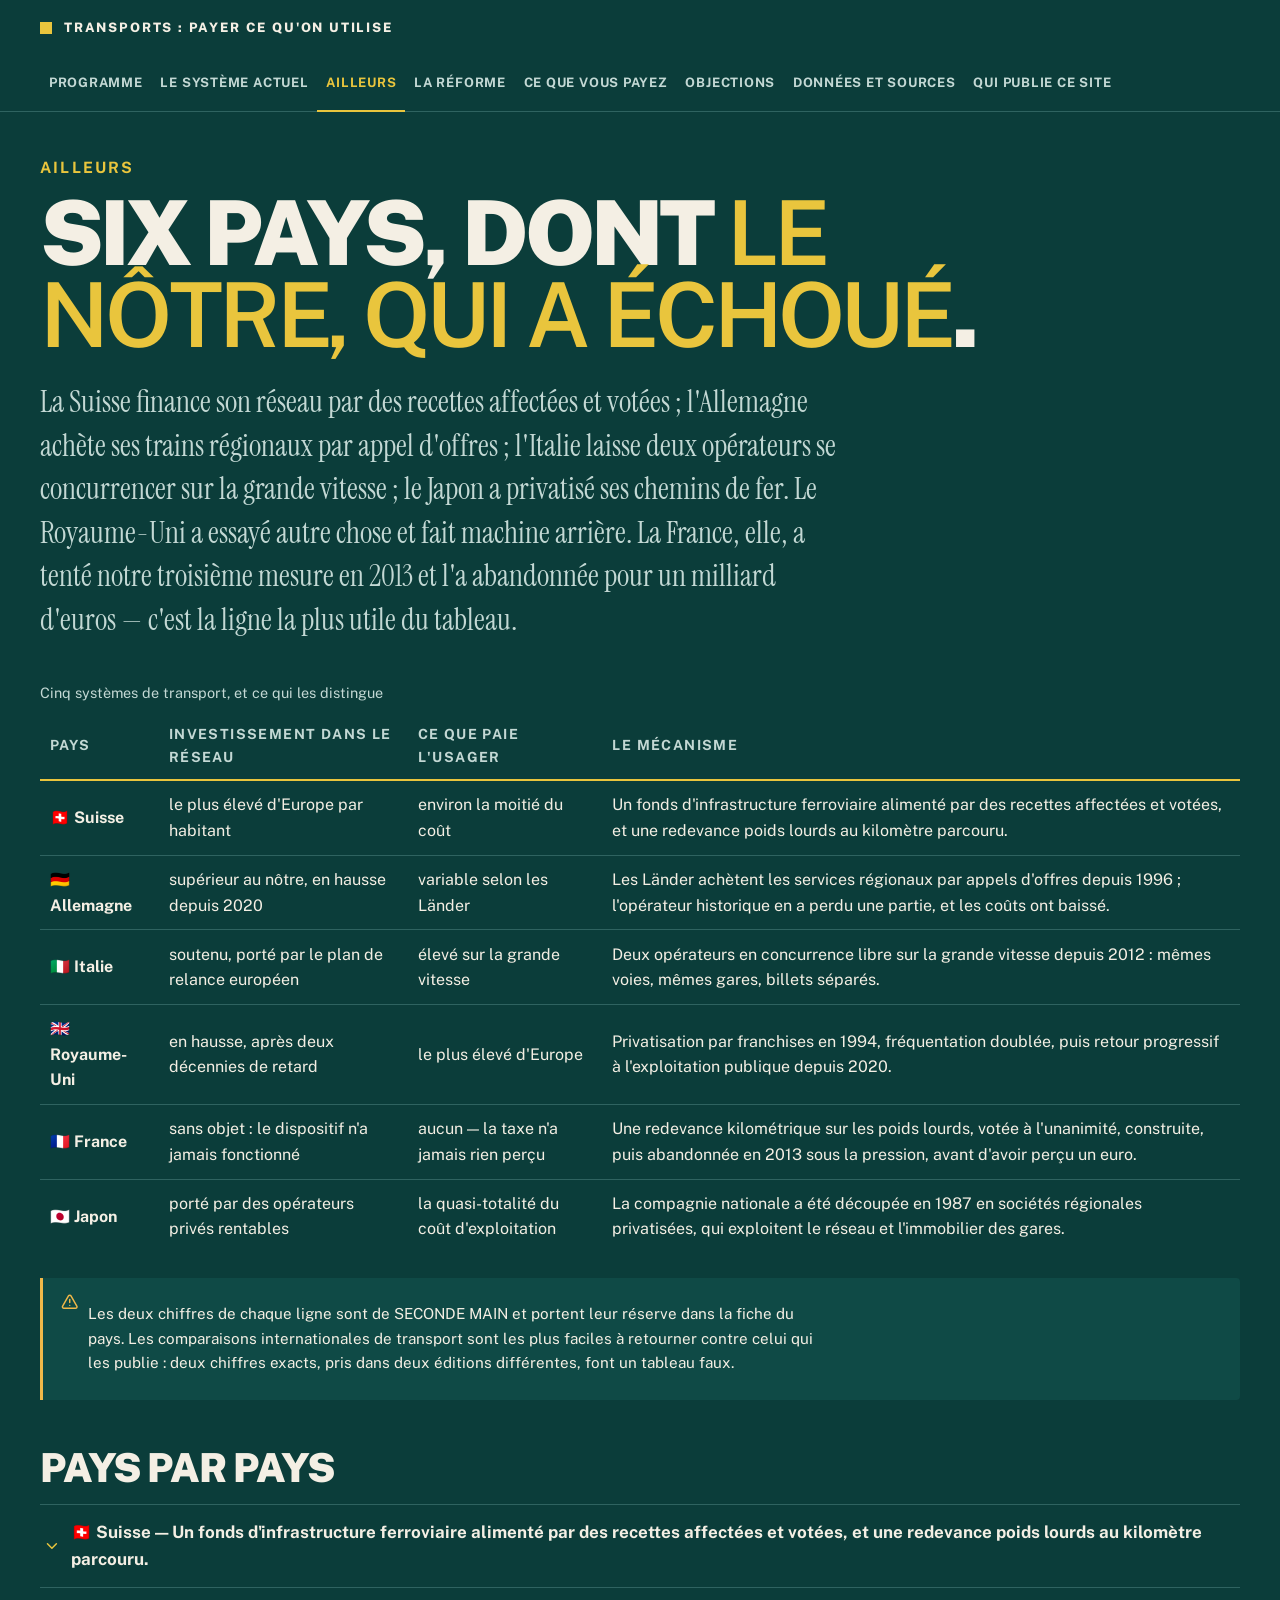
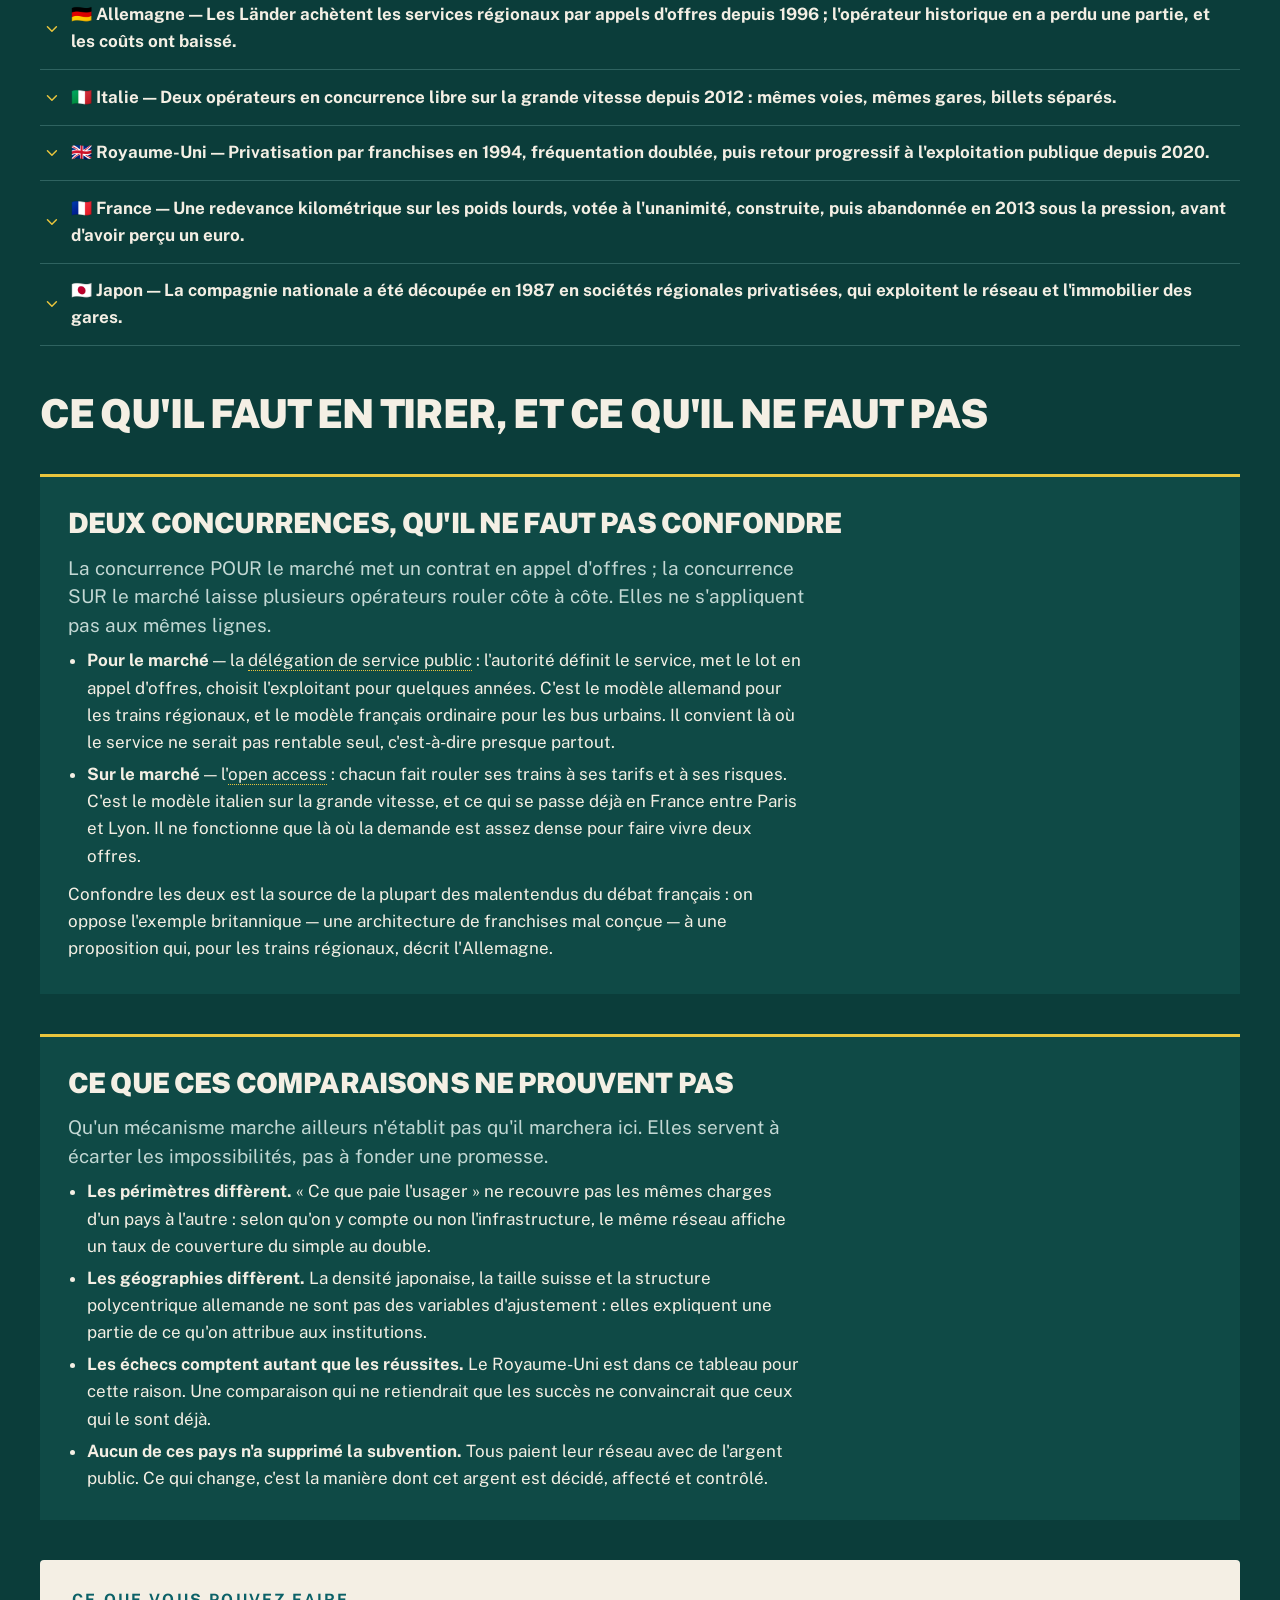
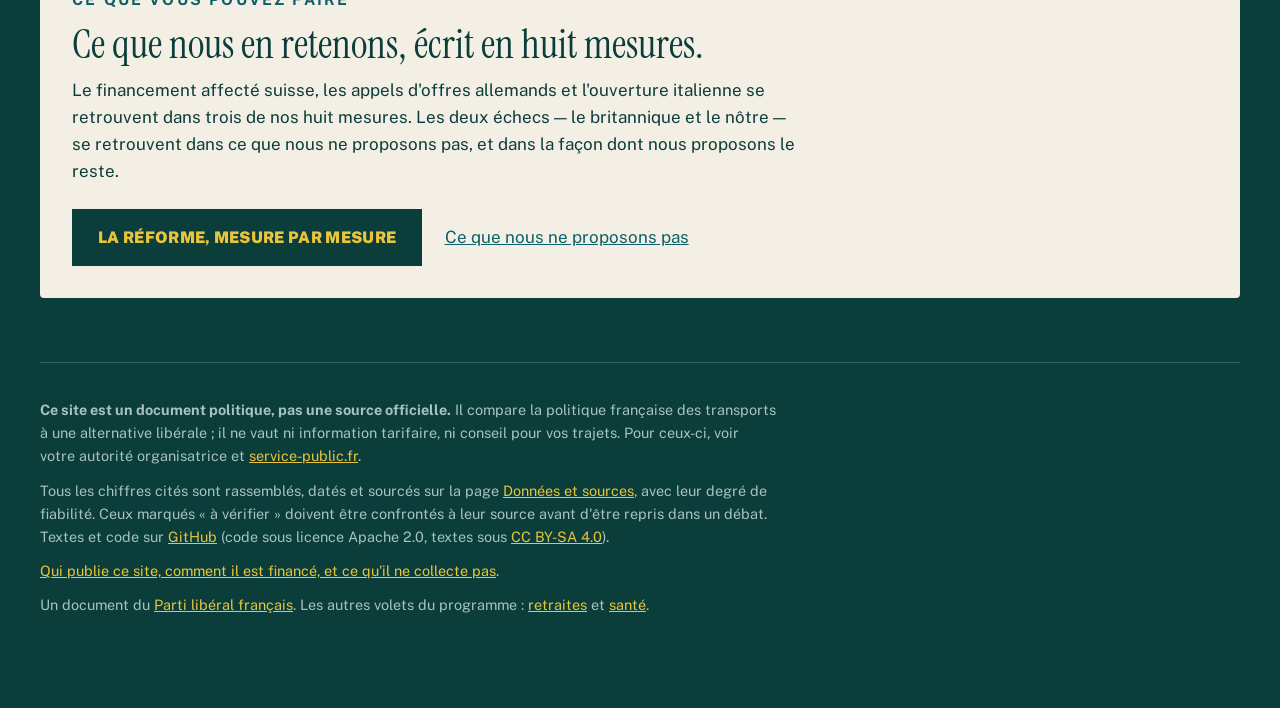
==== commit 90030d2f: "Corriger le calcul du simulateur, sourcer les chiffres, combler les angles morts Audit du programme " ====
--- a/comparaisons.html
+++ b/comparaisons.html
@@ -6,8 +6,8 @@
 <!-- La couleur du bandeau de tête : sur un téléphone, la barre du navigateur
      la reprend, et la page commence où elle commence. -->
 <meta name="theme-color" content="#0b3d3a">
-<title>Ailleurs : cinq systèmes de transport, dont un qui a échoué</title>
-<meta name="description" content="Suisse, Allemagne, Italie, Royaume-Uni, Japon : financement affecté, appels d&#x27;offres régionaux, concurrence sur la grande vitesse, privatisation — et l&#x27;échec britannique des franchises, cité contre notre propre thèse.">
+<title>Ailleurs : six systèmes de transport, dont deux qui ont échoué</title>
+<meta name="description" content="Suisse, Allemagne, Italie, Royaume-Uni, Japon : financement affecté, appels d&#x27;offres régionaux, concurrence sur la grande vitesse, privatisation — et deux échecs cités contre notre propre thèse, les franchises britanniques et l&#x27;écotaxe française.">
 <link rel="icon" href="moteur/icone.svg" type="image/svg+xml">
 <link rel="apple-touch-icon" href="moteur/icone.svg">
 <link rel="stylesheet" href="moteur/style.css">
@@ -18,18 +18,18 @@
 <a class="evitement" href="#contenu">Aller au contenu</a>
 <header class="bandeau"><div class="interieur">
   <p class="nom"><a href="index.html"><svg class="icone" viewBox="0 0 24 24" fill="none" stroke="currentColor" stroke-width="2" stroke-linecap="round" stroke-linejoin="round" aria-hidden="true" focusable="false"><path d="M8 3.1V7a4 4 0 0 0 8 0V3.1" /><path d="m9 15-1-1" /><path d="m15 15 1-1" /><path d="M9 19c-2.8 0-5-2.2-5-5v-4a8 8 0 0 1 16 0v4c0 2.8-2.2 5-5 5Z" /><path d="m8 19-2 3" /><path d="m16 19 2 3" /></svg><span>Transports : payer ce qu&#x27;on utilise</span></a></p>
-  <nav aria-label="Navigation principale"><span class="groupe"><span class="etiquette">Le programme</span><span class="liens"><a href="index.html">Programme</a></span></span><span class="groupe"><span class="etiquette">Le constat</span><span class="liens"><a href="diagnostic.html">Le système actuel</a><a href="comparaisons.html" aria-current="page">Ailleurs</a></span></span><span class="groupe"><span class="etiquette">L&#x27;alternative</span><span class="liens"><a href="reforme.html">La réforme</a><a href="simulateur.html">Ce que vous payez</a><a href="objections.html">Objections</a></span></span><span class="groupe"><span class="etiquette">La confiance</span><span class="liens"><a href="donnees.html">Données et sources</a></span></span></nav>
+  <nav aria-label="Navigation principale"><span class="groupe"><span class="etiquette">Le programme</span><span class="liens"><a href="index.html">Programme</a></span></span><span class="groupe"><span class="etiquette">Le constat</span><span class="liens"><a href="diagnostic.html">Le système actuel</a><a href="comparaisons.html" aria-current="page">Ailleurs</a></span></span><span class="groupe"><span class="etiquette">L&#x27;alternative</span><span class="liens"><a href="reforme.html">La réforme</a><a href="simulateur.html">Ce que vous payez</a><a href="objections.html">Objections</a></span></span><span class="groupe"><span class="etiquette">La confiance</span><span class="liens"><a href="donnees.html">Données et sources</a><a href="mentions.html">Qui publie ce site</a></span></span></nav>
 </div></header>
 <main id="contenu" tabindex="-1">
 
-<div class="affiche"><p class="surtitre">Ailleurs</p><h1>Cinq pays, dont <strong class="cle-texte">un qui a échoué</strong>.</h1><p class="chapeau">La Suisse finance son réseau par des recettes affectées et votées ; l'Allemagne achète ses trains régionaux par appel d'offres ; l'Italie laisse deux opérateurs se concurrencer sur la grande vitesse ; le Japon a privatisé ses chemins de fer. Le Royaume-Uni a essayé autre chose, et fait machine arrière — c'est la ligne la plus utile du tableau.</p></div>
+<div class="affiche"><p class="surtitre">Ailleurs</p><h1>Six pays, dont <strong class="cle-texte">le nôtre, qui a échoué</strong>.</h1><p class="chapeau">La Suisse finance son réseau par des recettes affectées et votées ; l'Allemagne achète ses trains régionaux par appel d'offres ; l'Italie laisse deux opérateurs se concurrencer sur la grande vitesse ; le Japon a privatisé ses chemins de fer. Le Royaume-Uni a essayé autre chose et fait machine arrière. La France, elle, a tenté notre troisième mesure en 2013 et l'a abandonnée pour un milliard d'euros — c'est la ligne la plus utile du tableau.</p></div>
 
-<div class="defilant"><table><caption>Cinq systèmes de transport, et ce qui les distingue</caption><thead><tr><th scope="col">Pays</th><th scope="col" class="texte">Investissement dans le réseau</th><th scope="col" class="texte">Ce que paie l'usager</th><th scope="col" class="long texte">Le mécanisme</th></tr></thead><tbody><tr><th scope="row"><span id="pays-suisse">🇨🇭 Suisse</span></th><td class="texte">le plus élevé d'Europe par habitant</td><td class="texte">environ la moitié du coût</td><td class="long texte">Un fonds d'infrastructure ferroviaire alimenté par des recettes affectées et votées, et une redevance poids lourds au kilomètre parcouru.</td></tr><tr><th scope="row"><span id="pays-allemagne">🇩🇪 Allemagne</span></th><td class="texte">supérieur au nôtre, en hausse depuis 2020</td><td class="texte">variable selon les Länder</td><td class="long texte">Les Länder achètent les services régionaux par appels d'offres depuis 1996 ; l'opérateur historique en a perdu une partie, et les coûts ont baissé.</td></tr><tr><th scope="row"><span id="pays-italie">🇮🇹 Italie</span></th><td class="texte">soutenu, porté par le plan de relance européen</td><td class="texte">élevé sur la grande vitesse</td><td class="long texte">Deux opérateurs en concurrence libre sur la grande vitesse depuis 2012 : mêmes voies, mêmes gares, billets séparés.</td></tr><tr><th scope="row"><span id="pays-royaume-uni">🇬🇧 Royaume-Uni</span></th><td class="texte">en hausse, après deux décennies de retard</td><td class="texte">le plus élevé d'Europe</td><td class="long texte">Privatisation par franchises en 1994, fréquentation doublée, puis retour progressif à l'exploitation publique depuis 2020.</td></tr><tr><th scope="row"><span id="pays-japon">🇯🇵 Japon</span></th><td class="texte">porté par des opérateurs privés rentables</td><td class="texte">la quasi-totalité du coût d'exploitation</td><td class="long texte">La compagnie nationale a été découpée en 1987 en sociétés régionales privatisées, qui exploitent le réseau et l'immobilier des gares.</td></tr></tbody></table></div>
+<div class="defilant"><table><caption>Cinq systèmes de transport, et ce qui les distingue</caption><thead><tr><th scope="col">Pays</th><th scope="col" class="texte">Investissement dans le réseau</th><th scope="col" class="texte">Ce que paie l'usager</th><th scope="col" class="long texte">Le mécanisme</th></tr></thead><tbody><tr><th scope="row"><span id="pays-suisse">🇨🇭 Suisse</span></th><td class="texte">le plus élevé d'Europe par habitant</td><td class="texte">environ la moitié du coût</td><td class="long texte">Un fonds d'infrastructure ferroviaire alimenté par des recettes affectées et votées, et une redevance poids lourds au kilomètre parcouru.</td></tr><tr><th scope="row"><span id="pays-allemagne">🇩🇪 Allemagne</span></th><td class="texte">supérieur au nôtre, en hausse depuis 2020</td><td class="texte">variable selon les Länder</td><td class="long texte">Les Länder achètent les services régionaux par appels d'offres depuis 1996 ; l'opérateur historique en a perdu une partie, et les coûts ont baissé.</td></tr><tr><th scope="row"><span id="pays-italie">🇮🇹 Italie</span></th><td class="texte">soutenu, porté par le plan de relance européen</td><td class="texte">élevé sur la grande vitesse</td><td class="long texte">Deux opérateurs en concurrence libre sur la grande vitesse depuis 2012 : mêmes voies, mêmes gares, billets séparés.</td></tr><tr><th scope="row"><span id="pays-royaume-uni">🇬🇧 Royaume-Uni</span></th><td class="texte">en hausse, après deux décennies de retard</td><td class="texte">le plus élevé d'Europe</td><td class="long texte">Privatisation par franchises en 1994, fréquentation doublée, puis retour progressif à l'exploitation publique depuis 2020.</td></tr><tr><th scope="row"><span id="pays-france">🇫🇷 France</span></th><td class="texte">sans objet : le dispositif n'a jamais fonctionné</td><td class="texte">aucun — la taxe n'a jamais rien perçu</td><td class="long texte">Une redevance kilométrique sur les poids lourds, votée à l'unanimité, construite, puis abandonnée en 2013 sous la pression, avant d'avoir perçu un euro.</td></tr><tr><th scope="row"><span id="pays-japon">🇯🇵 Japon</span></th><td class="texte">porté par des opérateurs privés rentables</td><td class="texte">la quasi-totalité du coût d'exploitation</td><td class="long texte">La compagnie nationale a été découpée en 1987 en sociétés régionales privatisées, qui exploitent le réseau et l'immobilier des gares.</td></tr></tbody></table></div>
 
 <div class="note avertissement"><svg class="icone" viewBox="0 0 24 24" fill="none" stroke="currentColor" stroke-width="2" stroke-linecap="round" stroke-linejoin="round" role="img"><title>Attention</title><path d="m21.73 18-8-14a2 2 0 0 0-3.48 0l-8 14A2 2 0 0 0 4 21h16a2 2 0 0 0 1.73-3" /><path d="M12 9v4" /><path d="M12 17h.01" /></svg><div><p>Les deux chiffres de chaque ligne sont de SECONDE MAIN et portent leur réserve dans la fiche du pays. Les comparaisons internationales de transport sont les plus faciles à retourner contre celui qui les publie : deux chiffres exacts, pris dans deux éditions différentes, font un tableau faux.</p></div></div>
 
 <h2>Pays par pays</h2>
-<details class="section" id="detail-suisse"><summary><svg class="icone" viewBox="0 0 24 24" fill="none" stroke="currentColor" stroke-width="2" stroke-linecap="round" stroke-linejoin="round" aria-hidden="true" focusable="false"><path d="m6 9 6 6 6-6" /></svg><span>🇨🇭 Suisse — Un fonds d&#x27;infrastructure ferroviaire alimenté par des recettes affectées et votées, et une redevance poids lourds au kilomètre parcouru.</span></summary><div class="dedans"><ul class="serree"><li>L'entretien et le développement du réseau sont financés par un fonds permanent, dont les recettes sont inscrites dans la Constitution : une part de TVA, une part des accises sur les carburants, une contribution des cantons et le produit de la redevance poids lourds.</li><li>La redevance sur le trafic des poids lourds liée aux prestations (RPLP) fait payer chaque camion au kilomètre parcouru et selon son poids et ses émissions. Une partie de son produit finance le rail : la route paie le report modal qu'on attend d'elle.</li><li>Chaque extension du réseau passe par un vote, avec son coût et son calendrier. Les projets ne sont pas lancés avant d'être financés.</li></ul><p class="reponse"><strong>Ce qu'on en retient.</strong> Ce n'est pas la dépense qui fait la qualité suisse, c'est la règle de financement : de l'argent affecté, voté, et une route lourde qui paie son usage.</p><div class="note avertissement"><svg class="icone" viewBox="0 0 24 24" fill="none" stroke="currentColor" stroke-width="2" stroke-linecap="round" stroke-linejoin="round" role="img"><title>Attention</title><path d="m21.73 18-8-14a2 2 0 0 0-3.48 0l-8 14A2 2 0 0 0 4 21h16a2 2 0 0 0 1.73-3" /><path d="M12 9v4" /><path d="M12 17h.01" /></svg><div><p><strong>La réserve.</strong> La Suisse est un petit pays dense et riche, dont les recettes affectées relèvent d'un régime constitutionnel sans équivalent en France. Son taux de couverture par l'usager dépend fortement du périmètre retenu.</p><p class="discret">Office fédéral des transports, rapports sur le fonds d'infrastructure ferroviaire (FIF) et la RPLP · 2023 · <span class="etiquette-fiabilite" title="De seconde main : à confronter à la source avant toute citation.">À vérifier</span></p></div></div></div></details><details class="section" id="detail-allemagne"><summary><svg class="icone" viewBox="0 0 24 24" fill="none" stroke="currentColor" stroke-width="2" stroke-linecap="round" stroke-linejoin="round" aria-hidden="true" focusable="false"><path d="m6 9 6 6 6-6" /></svg><span>🇩🇪 Allemagne — Les Länder achètent les services régionaux par appels d&#x27;offres depuis 1996 ; l&#x27;opérateur historique en a perdu une partie, et les coûts ont baissé.</span></summary><div class="dedans"><ul class="serree"><li>L'ouverture porte sur la concurrence POUR le marché : le Land définit le service, les horaires et les tarifs, puis met le lot en appel d'offres. Le voyageur ne choisit pas son opérateur ; c'est l'autorité qui choisit, et elle peut changer.</li><li>Les coûts au train-kilomètre ont reculé sur les lots remis en concurrence, et l'offre a augmenté à budget constant.</li><li>L'opérateur historique reste très présent : il remporte une bonne part des appels d'offres, ce qui est le signe que la concurrence marche, pas qu'elle échoue.</li></ul><p class="reponse"><strong>Ce qu'on en retient.</strong> On peut ouvrir un service public à la concurrence sans changer ce que l'usager reçoit : c'est l'acheteur public qui change, pas le service.</p><div class="note avertissement"><svg class="icone" viewBox="0 0 24 24" fill="none" stroke="currentColor" stroke-width="2" stroke-linecap="round" stroke-linejoin="round" role="img"><title>Attention</title><path d="m21.73 18-8-14a2 2 0 0 0-3.48 0l-8 14A2 2 0 0 0 4 21h16a2 2 0 0 0 1.73-3" /><path d="M12 9v4" /><path d="M12 17h.01" /></svg><div><p><strong>La réserve.</strong> Le réseau allemand souffre d'un sous-investissement d'infrastructure qui a dégradé la ponctualité depuis 2018. L'appel d'offres régional n'y est pour rien, mais il ne l'a pas empêché.</p><p class="discret">Monopolkommission, rapports sectoriels sur le rail ; travaux académiques sur les appels d'offres régionaux · 2023 · <span class="etiquette-fiabilite" title="De seconde main : à confronter à la source avant toute citation.">À vérifier</span></p></div></div></div></details><details class="section" id="detail-italie"><summary><svg class="icone" viewBox="0 0 24 24" fill="none" stroke="currentColor" stroke-width="2" stroke-linecap="round" stroke-linejoin="round" aria-hidden="true" focusable="false"><path d="m6 9 6 6 6-6" /></svg><span>🇮🇹 Italie — Deux opérateurs en concurrence libre sur la grande vitesse depuis 2012 : mêmes voies, mêmes gares, billets séparés.</span></summary><div class="dedans"><ul class="serree"><li>C'est la concurrence SUR le marché, et non pour le marché : deux entreprises font rouler leurs propres trains sur les mêmes axes, chacune à ses tarifs et à ses risques.</li><li>Les prix ont fortement baissé sur l'axe Rome-Milan, la fréquentation a plus que doublé, et l'avion y a perdu la majorité de son trafic intérieur.</li><li>L'opérateur historique n'a pas disparu : il a baissé ses prix, densifié ses horaires et gagné des voyageurs.</li></ul><p class="reponse"><strong>Ce qu'on en retient.</strong> Là où la demande est dense, la concurrence entre trains fait baisser les prix plus sûrement qu'aucun tarif administré.</p><div class="note avertissement"><svg class="icone" viewBox="0 0 24 24" fill="none" stroke="currentColor" stroke-width="2" stroke-linecap="round" stroke-linejoin="round" role="img"><title>Attention</title><path d="m21.73 18-8-14a2 2 0 0 0-3.48 0l-8 14A2 2 0 0 0 4 21h16a2 2 0 0 0 1.73-3" /><path d="M12 9v4" /><path d="M12 17h.01" /></svg><div><p><strong>La réserve.</strong> Ce résultat vaut pour un axe à très forte demande. Rien ne dit qu'il se reproduirait sur une ligne régionale, et personne ne le prétend.</p><p class="discret">Autorità di regolazione dei trasporti ; travaux universitaires sur l'entrée d'Italo · 2023 · <span class="etiquette-fiabilite" title="De seconde main : à confronter à la source avant toute citation.">À vérifier</span></p></div></div></div></details><details class="section" id="detail-royaume-uni"><summary><svg class="icone" viewBox="0 0 24 24" fill="none" stroke="currentColor" stroke-width="2" stroke-linecap="round" stroke-linejoin="round" aria-hidden="true" focusable="false"><path d="m6 9 6 6 6-6" /></svg><span>🇬🇧 Royaume-Uni — Privatisation par franchises en 1994, fréquentation doublée, puis retour progressif à l&#x27;exploitation publique depuis 2020.</span></summary><div class="dedans"><ul class="serree"><li>La fréquentation a doublé entre 1995 et 2019, après un demi-siècle de déclin continu. Ce fait est établi, et il est rarement cité par les adversaires de l'ouverture.</li><li>Les subventions publiques n'ont pas baissé, la structure du secteur était d'une complexité coûteuse, et la fragmentation entre gestionnaire d'infrastructure et exploitants a pesé sur la sécurité avant la renationalisation de Railtrack en 2002.</li><li>Depuis 2020, les franchises ont été remplacées par des contrats de gestion, puis par un retour à l'exploitation publique sous l'enseigne Great British Railways.</li></ul><p class="reponse"><strong>Ce qu'on en retient.</strong> Une mauvaise architecture de marché coûte plus cher qu'un monopole bien tenu. Ce que le Royaume-Uni démontre, c'est qu'on ne privatise pas un réseau sans décider d'abord qui porte le risque.</p><div class="note avertissement"><svg class="icone" viewBox="0 0 24 24" fill="none" stroke="currentColor" stroke-width="2" stroke-linecap="round" stroke-linejoin="round" role="img"><title>Attention</title><path d="m21.73 18-8-14a2 2 0 0 0-3.48 0l-8 14A2 2 0 0 0 4 21h16a2 2 0 0 0 1.73-3" /><path d="M12 9v4" /><path d="M12 17h.01" /></svg><div><p><strong>La réserve.</strong> Le bilan britannique est disputé par les deux camps, et les comparaisons de coût public y sont sensibles au traitement des investissements. Nous le citons contre notre propre thèse, pas pour elle.</p><p class="discret">Office of Rail and Road ; Williams-Shapps Plan for Rail (2021) · 2024 · <span class="etiquette-fiabilite" title="De seconde main : à confronter à la source avant toute citation.">À vérifier</span></p></div></div></div></details><details class="section" id="detail-japon"><summary><svg class="icone" viewBox="0 0 24 24" fill="none" stroke="currentColor" stroke-width="2" stroke-linecap="round" stroke-linejoin="round" aria-hidden="true" focusable="false"><path d="m6 9 6 6 6-6" /></svg><span>🇯🇵 Japon — La compagnie nationale a été découpée en 1987 en sociétés régionales privatisées, qui exploitent le réseau et l&#x27;immobilier des gares.</span></summary><div class="dedans"><ul class="serree"><li>Les sociétés des zones denses — JR East, JR Central, JR West — sont rentables sans subvention d'exploitation, et financent elles-mêmes leur renouvellement.</li><li>Celles des zones peu peuplées ne le sont pas, et vivent de dotations : la privatisation n'a pas rendu rentable ce qui ne l'était pas.</li><li>La dette héritée de l'ancienne compagnie nationale a été reprise par l'État, comme en France trente ans plus tard.</li></ul><p class="reponse"><strong>Ce qu'on en retient.</strong> Un opérateur ferroviaire peut vivre de ses recettes là où la demande est là — et nulle part ailleurs. La densité décide, pas le statut.</p><div class="note avertissement"><svg class="icone" viewBox="0 0 24 24" fill="none" stroke="currentColor" stroke-width="2" stroke-linecap="round" stroke-linejoin="round" role="img"><title>Attention</title><path d="m21.73 18-8-14a2 2 0 0 0-3.48 0l-8 14A2 2 0 0 0 4 21h16a2 2 0 0 0 1.73-3" /><path d="M12 9v4" /><path d="M12 17h.01" /></svg><div><p><strong>La réserve.</strong> La densité urbaine japonaise et le rôle immobilier des opérateurs n'ont aucun équivalent français. C'est la comparaison la plus fragile de ce tableau.</p><p class="discret">Ministère japonais des transports (MLIT) ; rapports annuels des sociétés JR · 2023 · <span class="etiquette-fiabilite" title="De seconde main : à confronter à la source avant toute citation.">À vérifier</span></p></div></div></div></details>
+<details class="section" id="detail-suisse"><summary><svg class="icone" viewBox="0 0 24 24" fill="none" stroke="currentColor" stroke-width="2" stroke-linecap="round" stroke-linejoin="round" aria-hidden="true" focusable="false"><path d="m6 9 6 6 6-6" /></svg><span>🇨🇭 Suisse — Un fonds d&#x27;infrastructure ferroviaire alimenté par des recettes affectées et votées, et une redevance poids lourds au kilomètre parcouru.</span></summary><div class="dedans"><ul class="serree"><li>L'entretien et le développement du réseau sont financés par un fonds permanent, dont les recettes sont inscrites dans la Constitution : une part de TVA, une part des accises sur les carburants, une contribution des cantons et le produit de la redevance poids lourds.</li><li>La redevance sur le trafic des poids lourds liée aux prestations (RPLP) fait payer chaque camion au kilomètre parcouru et selon son poids et ses émissions. Une partie de son produit finance le rail : la route paie le report modal qu'on attend d'elle.</li><li>Chaque extension du réseau passe par un vote, avec son coût et son calendrier. Les projets ne sont pas lancés avant d'être financés.</li></ul><p class="reponse"><strong>Ce qu'on en retient.</strong> Ce n'est pas la dépense qui fait la qualité suisse, c'est la règle de financement : de l'argent affecté, voté, et une route lourde qui paie son usage.</p><div class="note avertissement"><svg class="icone" viewBox="0 0 24 24" fill="none" stroke="currentColor" stroke-width="2" stroke-linecap="round" stroke-linejoin="round" role="img"><title>Attention</title><path d="m21.73 18-8-14a2 2 0 0 0-3.48 0l-8 14A2 2 0 0 0 4 21h16a2 2 0 0 0 1.73-3" /><path d="M12 9v4" /><path d="M12 17h.01" /></svg><div><p><strong>La réserve.</strong> La Suisse est un petit pays dense et riche, dont les recettes affectées relèvent d'un régime constitutionnel sans équivalent en France. Son taux de couverture par l'usager dépend fortement du périmètre retenu.</p><p class="discret">Office fédéral des transports, rapports sur le fonds d'infrastructure ferroviaire (FIF) et la RPLP · 2023 · <span class="etiquette-fiabilite" title="De seconde main : à confronter à la source avant toute citation.">À vérifier</span></p></div></div></div></details><details class="section" id="detail-allemagne"><summary><svg class="icone" viewBox="0 0 24 24" fill="none" stroke="currentColor" stroke-width="2" stroke-linecap="round" stroke-linejoin="round" aria-hidden="true" focusable="false"><path d="m6 9 6 6 6-6" /></svg><span>🇩🇪 Allemagne — Les Länder achètent les services régionaux par appels d&#x27;offres depuis 1996 ; l&#x27;opérateur historique en a perdu une partie, et les coûts ont baissé.</span></summary><div class="dedans"><ul class="serree"><li>L'ouverture porte sur la concurrence POUR le marché : le Land définit le service, les horaires et les tarifs, puis met le lot en appel d'offres. Le voyageur ne choisit pas son opérateur ; c'est l'autorité qui choisit, et elle peut changer.</li><li>Les coûts au train-kilomètre ont reculé sur les lots remis en concurrence, et l'offre a augmenté à budget constant.</li><li>L'opérateur historique reste très présent : il remporte une bonne part des appels d'offres, ce qui est le signe que la concurrence marche, pas qu'elle échoue.</li></ul><p class="reponse"><strong>Ce qu'on en retient.</strong> On peut ouvrir un service public à la concurrence sans changer ce que l'usager reçoit : c'est l'acheteur public qui change, pas le service.</p><div class="note avertissement"><svg class="icone" viewBox="0 0 24 24" fill="none" stroke="currentColor" stroke-width="2" stroke-linecap="round" stroke-linejoin="round" role="img"><title>Attention</title><path d="m21.73 18-8-14a2 2 0 0 0-3.48 0l-8 14A2 2 0 0 0 4 21h16a2 2 0 0 0 1.73-3" /><path d="M12 9v4" /><path d="M12 17h.01" /></svg><div><p><strong>La réserve.</strong> Le réseau allemand souffre d'un sous-investissement d'infrastructure qui a dégradé la ponctualité depuis 2018. L'appel d'offres régional n'y est pour rien, mais il ne l'a pas empêché.</p><p class="discret">Monopolkommission, rapports sectoriels sur le rail ; travaux académiques sur les appels d'offres régionaux · 2023 · <span class="etiquette-fiabilite" title="De seconde main : à confronter à la source avant toute citation.">À vérifier</span></p></div></div></div></details><details class="section" id="detail-italie"><summary><svg class="icone" viewBox="0 0 24 24" fill="none" stroke="currentColor" stroke-width="2" stroke-linecap="round" stroke-linejoin="round" aria-hidden="true" focusable="false"><path d="m6 9 6 6 6-6" /></svg><span>🇮🇹 Italie — Deux opérateurs en concurrence libre sur la grande vitesse depuis 2012 : mêmes voies, mêmes gares, billets séparés.</span></summary><div class="dedans"><ul class="serree"><li>C'est la concurrence SUR le marché, et non pour le marché : deux entreprises font rouler leurs propres trains sur les mêmes axes, chacune à ses tarifs et à ses risques.</li><li>Les prix ont fortement baissé sur l'axe Rome-Milan, la fréquentation a plus que doublé, et l'avion y a perdu la majorité de son trafic intérieur.</li><li>L'opérateur historique n'a pas disparu : il a baissé ses prix, densifié ses horaires et gagné des voyageurs.</li></ul><p class="reponse"><strong>Ce qu'on en retient.</strong> Là où la demande est dense, la concurrence entre trains fait baisser les prix plus sûrement qu'aucun tarif administré.</p><div class="note avertissement"><svg class="icone" viewBox="0 0 24 24" fill="none" stroke="currentColor" stroke-width="2" stroke-linecap="round" stroke-linejoin="round" role="img"><title>Attention</title><path d="m21.73 18-8-14a2 2 0 0 0-3.48 0l-8 14A2 2 0 0 0 4 21h16a2 2 0 0 0 1.73-3" /><path d="M12 9v4" /><path d="M12 17h.01" /></svg><div><p><strong>La réserve.</strong> Ce résultat vaut pour un axe à très forte demande. Rien ne dit qu'il se reproduirait sur une ligne régionale, et personne ne le prétend.</p><p class="discret">Autorità di regolazione dei trasporti ; travaux universitaires sur l'entrée d'Italo · 2023 · <span class="etiquette-fiabilite" title="De seconde main : à confronter à la source avant toute citation.">À vérifier</span></p></div></div></div></details><details class="section" id="detail-royaume-uni"><summary><svg class="icone" viewBox="0 0 24 24" fill="none" stroke="currentColor" stroke-width="2" stroke-linecap="round" stroke-linejoin="round" aria-hidden="true" focusable="false"><path d="m6 9 6 6 6-6" /></svg><span>🇬🇧 Royaume-Uni — Privatisation par franchises en 1994, fréquentation doublée, puis retour progressif à l&#x27;exploitation publique depuis 2020.</span></summary><div class="dedans"><ul class="serree"><li>La fréquentation a doublé entre 1995 et 2019, après un demi-siècle de déclin continu. Ce fait est établi, et il est rarement cité par les adversaires de l'ouverture.</li><li>Les subventions publiques n'ont pas baissé, la structure du secteur était d'une complexité coûteuse, et la fragmentation entre gestionnaire d'infrastructure et exploitants a pesé sur la sécurité avant la renationalisation de Railtrack en 2002.</li><li>Depuis 2020, les franchises ont été remplacées par des contrats de gestion, puis par un retour à l'exploitation publique sous l'enseigne Great British Railways.</li></ul><p class="reponse"><strong>Ce qu'on en retient.</strong> Une mauvaise architecture de marché coûte plus cher qu'un monopole bien tenu. Ce que le Royaume-Uni démontre, c'est qu'on ne privatise pas un réseau sans décider d'abord qui porte le risque.</p><div class="note avertissement"><svg class="icone" viewBox="0 0 24 24" fill="none" stroke="currentColor" stroke-width="2" stroke-linecap="round" stroke-linejoin="round" role="img"><title>Attention</title><path d="m21.73 18-8-14a2 2 0 0 0-3.48 0l-8 14A2 2 0 0 0 4 21h16a2 2 0 0 0 1.73-3" /><path d="M12 9v4" /><path d="M12 17h.01" /></svg><div><p><strong>La réserve.</strong> Le bilan britannique est disputé par les deux camps, et les comparaisons de coût public y sont sensibles au traitement des investissements. Nous le citons contre notre propre thèse, pas pour elle.</p><p class="discret">Office of Rail and Road ; Williams-Shapps Plan for Rail (2021) · 2024 · <span class="etiquette-fiabilite" title="De seconde main : à confronter à la source avant toute citation.">À vérifier</span></p></div></div></div></details><details class="section" id="detail-france"><summary><svg class="icone" viewBox="0 0 24 24" fill="none" stroke="currentColor" stroke-width="2" stroke-linecap="round" stroke-linejoin="round" aria-hidden="true" focusable="false"><path d="m6 9 6 6 6-6" /></svg><span>🇫🇷 France — Une redevance kilométrique sur les poids lourds, votée à l&#x27;unanimité, construite, puis abandonnée en 2013 sous la pression, avant d&#x27;avoir perçu un euro.</span></summary><div class="dedans"><ul class="serree"><li>L'écotaxe poids lourds était la jumelle française de la redevance suisse : faire payer le kilomètre parcouru et affecter le produit aux infrastructures. Le principe en avait été voté sans opposition.</li><li>Cent soixante-quatorze portiques ont été installés, un consortium payé pour construire et exploiter le dispositif, puis la taxe a été suspendue en octobre 2013 devant la fronde des « bonnets rouges », et le contrat résilié un an plus tard.</li><li>Le contribuable a versé environ 1 Md€ — indemnités et frais d'administration — pour une taxe qui n'a rien perçu. Les portiques sont toujours en place, et l'État les entretient.</li></ul><p class="reponse"><strong>Ce qu'on en retient.</strong> Une réforme du financement des transports ne meurt pas de son économie : elle meurt de son acceptabilité. L'écotaxe est tombée parce qu'elle arrivait sans contrepartie visible, parce qu'elle frappait d'abord une profession organisée, et parce que son produit n'était lisible pour personne. C'est la leçon la plus chère de ce tableau, et c'est la nôtre.</p><div class="note avertissement"><svg class="icone" viewBox="0 0 24 24" fill="none" stroke="currentColor" stroke-width="2" stroke-linecap="round" stroke-linejoin="round" role="img"><title>Attention</title><path d="m21.73 18-8-14a2 2 0 0 0-3.48 0l-8 14A2 2 0 0 0 4 21h16a2 2 0 0 0 1.73-3" /><path d="M12 9v4" /><path d="M12 17h.01" /></svg><div><p><strong>La réserve.</strong> Nous inscrivons notre propre pays au titre de l'échec, et ce n'est pas une coquetterie : la troisième mesure de ce programme est une cousine de l'écotaxe. Quiconque nous l'oppose a raison de le faire, et cette mesure doit être jugée sur ce qu'elle en a tiré — pas sur la promesse que cette fois sera différente.</p><p class="discret">Cour des comptes, rapport public annuel 2017 · 2013-2017 · <span class="etiquette-fiabilite" title="Arrondi ou reconstitué : il dit une magnitude, pas une valeur exacte.">Ordre de grandeur</span></p></div></div></div></details><details class="section" id="detail-japon"><summary><svg class="icone" viewBox="0 0 24 24" fill="none" stroke="currentColor" stroke-width="2" stroke-linecap="round" stroke-linejoin="round" aria-hidden="true" focusable="false"><path d="m6 9 6 6 6-6" /></svg><span>🇯🇵 Japon — La compagnie nationale a été découpée en 1987 en sociétés régionales privatisées, qui exploitent le réseau et l&#x27;immobilier des gares.</span></summary><div class="dedans"><ul class="serree"><li>Les sociétés des zones denses — JR East, JR Central, JR West — sont rentables sans subvention d'exploitation, et financent elles-mêmes leur renouvellement.</li><li>Celles des zones peu peuplées ne le sont pas, et vivent de dotations : la privatisation n'a pas rendu rentable ce qui ne l'était pas.</li><li>La dette héritée de l'ancienne compagnie nationale a été reprise par l'État, comme en France trente ans plus tard.</li></ul><p class="reponse"><strong>Ce qu'on en retient.</strong> Un opérateur ferroviaire peut vivre de ses recettes là où la demande est là — et nulle part ailleurs. La densité décide, pas le statut.</p><div class="note avertissement"><svg class="icone" viewBox="0 0 24 24" fill="none" stroke="currentColor" stroke-width="2" stroke-linecap="round" stroke-linejoin="round" role="img"><title>Attention</title><path d="m21.73 18-8-14a2 2 0 0 0-3.48 0l-8 14A2 2 0 0 0 4 21h16a2 2 0 0 0 1.73-3" /><path d="M12 9v4" /><path d="M12 17h.01" /></svg><div><p><strong>La réserve.</strong> La densité urbaine japonaise et le rôle immobilier des opérateurs n'ont aucun équivalent français. C'est la comparaison la plus fragile de ce tableau.</p><p class="discret">Ministère japonais des transports (MLIT) ; rapports annuels des sociétés JR · 2023 · <span class="etiquette-fiabilite" title="De seconde main : à confronter à la source avant toute citation.">À vérifier</span></p></div></div></div></details>
 
 <h2>Ce qu'il faut en tirer, et ce qu'il ne faut pas</h2>
 <section class="cle" id="deux-concurrences" tabindex="-1"><h3>Deux concurrences, qu&#x27;il ne faut pas confondre</h3><p class="reponse">La concurrence POUR le marché met un contrat en appel d'offres ; la concurrence SUR le marché laisse plusieurs opérateurs rouler côte à côte. Elles ne s'appliquent pas aux mêmes lignes.</p>
@@ -68,8 +68,8 @@
 
 <div class="creme">
 <p class="surtitre">Ce que vous pouvez faire</p>
-<h2 class="serif" style="margin:0">Ce que nous en retenons, écrit en six mesures.</h2>
-<p>Les appels d'offres allemands, le financement affecté suisse et l'ouverture italienne se retrouvent dans trois des six mesures de notre réforme. L'échec britannique, lui, se retrouve dans ce que nous ne proposons pas.</p>
+<h2 class="serif" style="margin:0">Ce que nous en retenons, écrit en huit mesures.</h2>
+<p>Le financement affecté suisse, les appels d'offres allemands et l'ouverture italienne se retrouvent dans trois de nos huit mesures. Les deux échecs — le britannique et le nôtre — se retrouvent dans ce que nous ne proposons pas, et dans la façon dont nous proposons le reste.</p>
 <p class="actions"><a class="bouton" href="reforme.html">La réforme, mesure par mesure</a><a href="index.html#non-propose">Ce que nous ne proposons pas</a></p>
 </div>
 
@@ -86,6 +86,8 @@
   d'être repris dans un débat. Textes et code sur
   <a href="https://github.com/g-pliberal/Transports">GitHub</a> (code sous licence Apache 2.0, textes sous
   <a href="https://creativecommons.org/licenses/by-sa/4.0/deed.fr">CC BY-SA 4.0</a>).</p>
+  <p><a href="mentions.html">Qui publie ce site, comment il est financé, et
+  ce qu'il ne collecte pas</a>.</p>
   <p class="retour-site">Un document du
   <a href="https://partiliberalfrancais.fr/" target="_top">Parti libéral français</a>. Les autres
   volets du programme : <a href="https://github.com/g-pliberal/retraitecomptenotionelle">retraites</a> et
